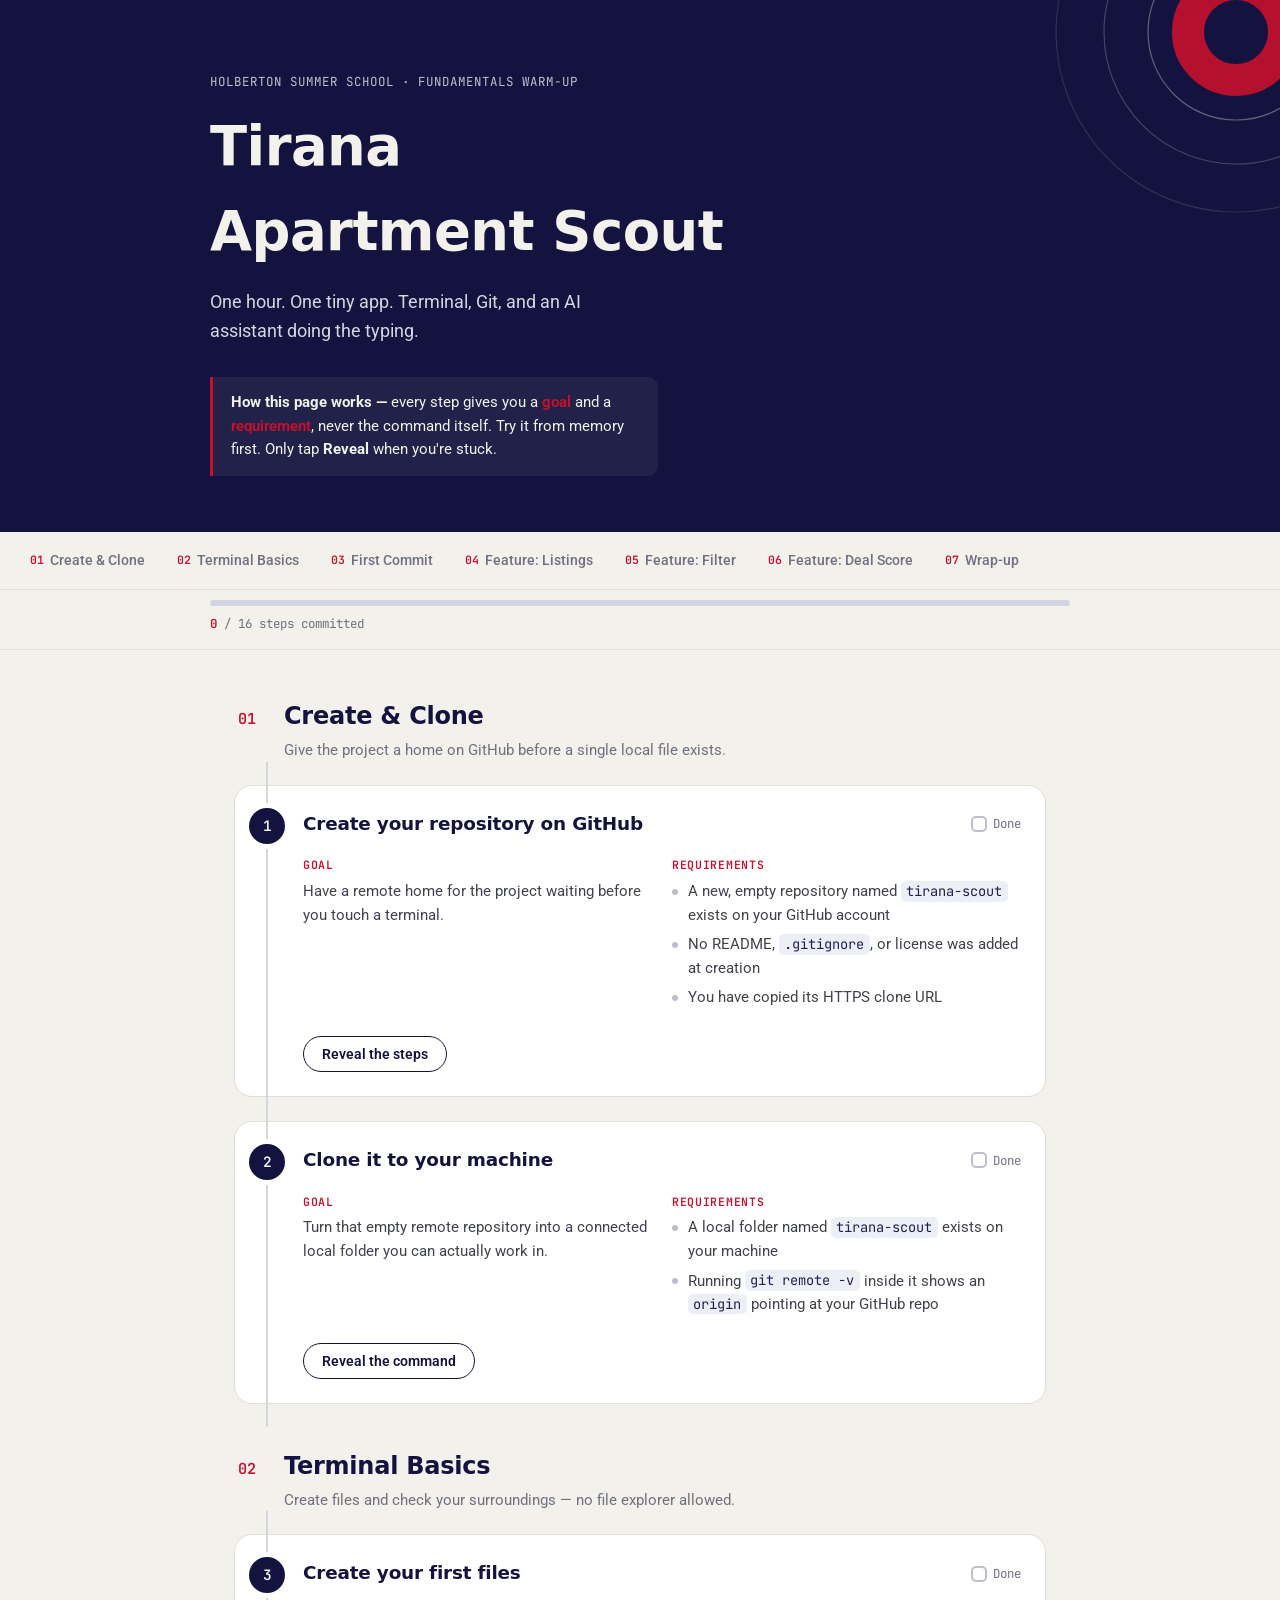
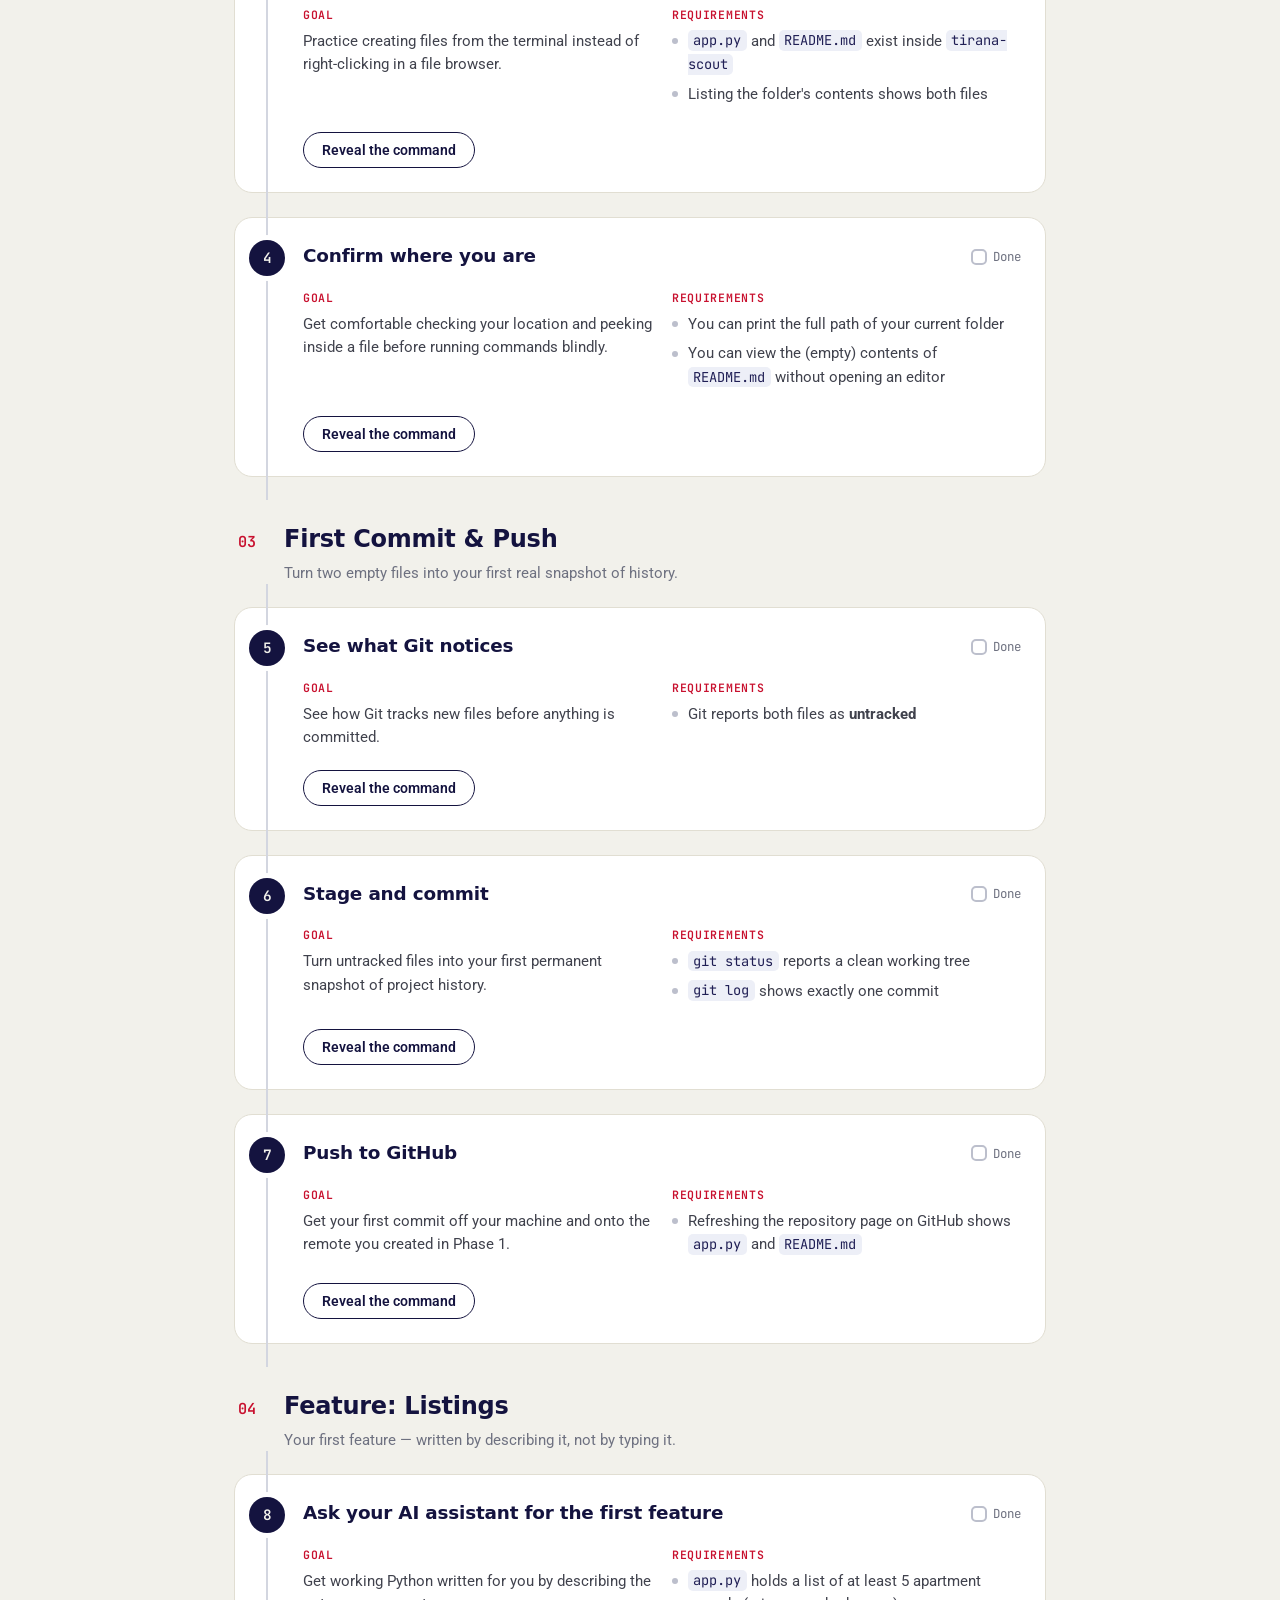
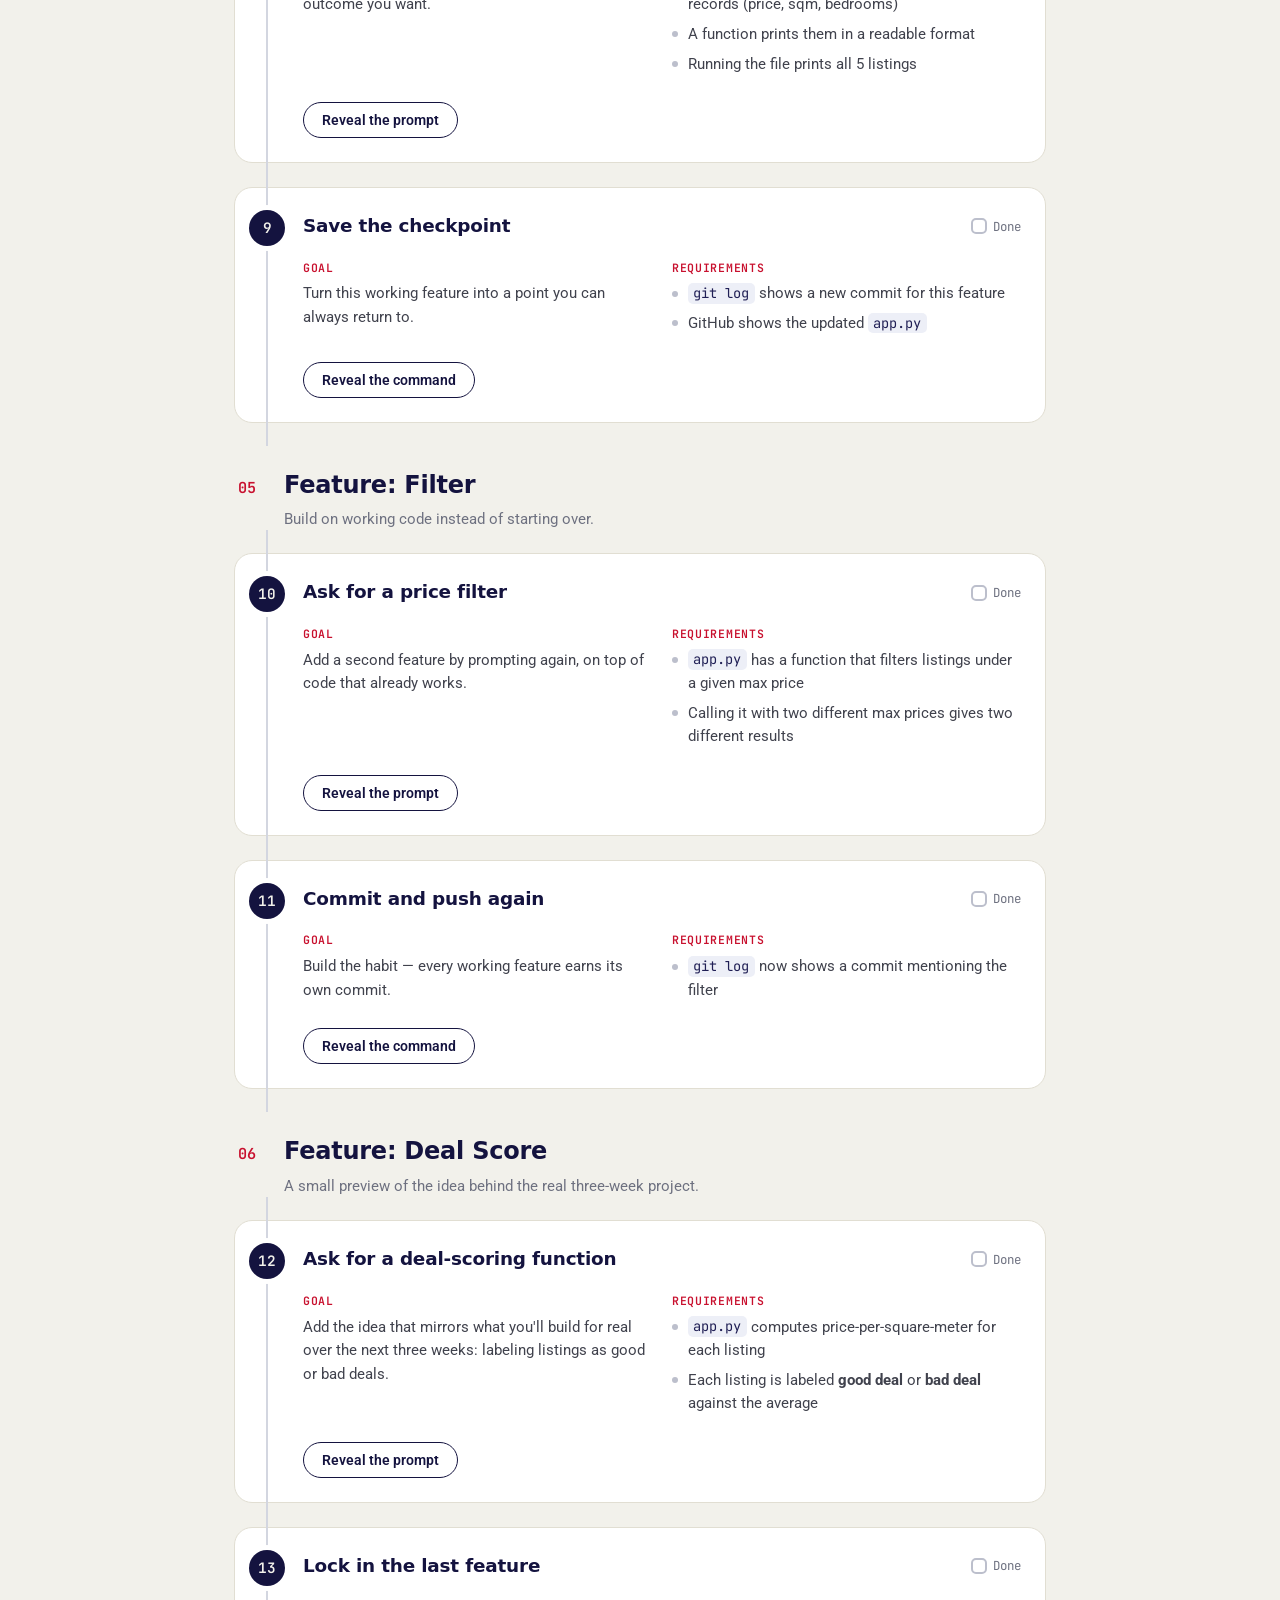
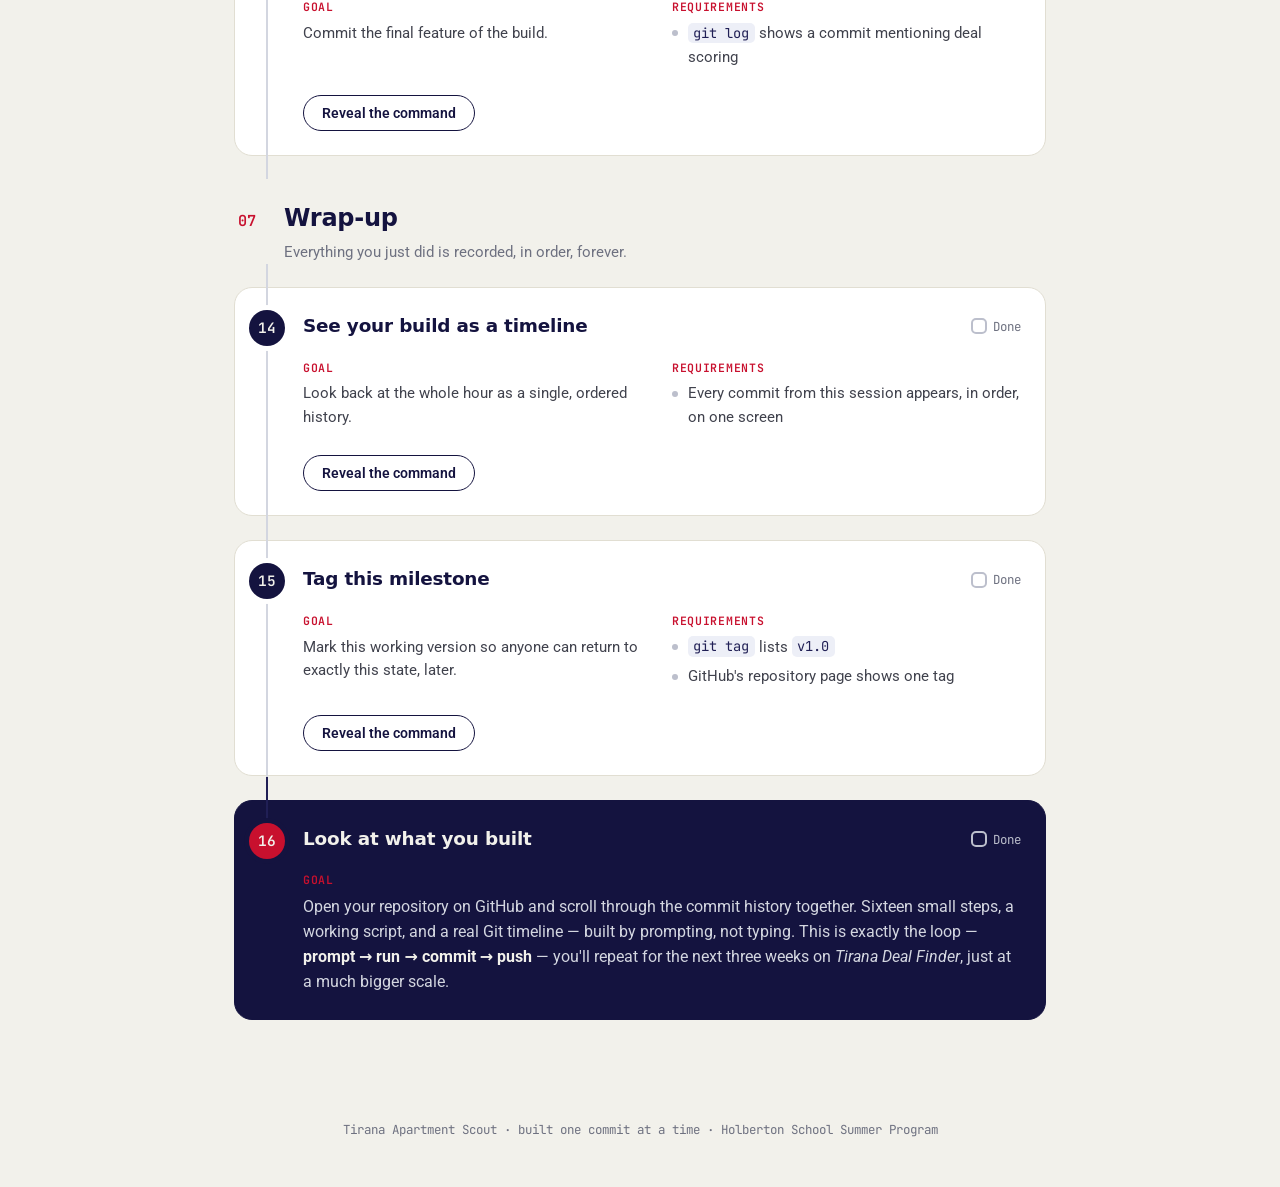
==== index.html @ 13e5601d "add notes on Build with AI Fundamentals - Zero Day Tasks" ====
<!DOCTYPE html>
<html lang="en">
<head>
<meta charset="UTF-8">
<meta name="viewport" content="width=device-width, initial-scale=1.0">
<title>Tirana Apartment Scout — Build Log</title>
<meta name="description" content="A one-hour, terminal-and-Git build-along for Holberton summer school.">
<link rel="icon" href="data:,">

<link rel="preconnect" href="https://fonts.googleapis.com">
<link rel="preconnect" href="https://fonts.gstatic.com" crossorigin>
<link href="https://fonts.googleapis.com/css2?family=Roboto:wght@300;400;500;700&family=JetBrains+Mono:wght@400;500;600&display=swap" rel="stylesheet">

<link rel="stylesheet" href="styles.css">
</head>
<body>

<header class="hero">
  <svg class="hero-rings" viewBox="0 0 600 600" aria-hidden="true">
    <circle cx="470" cy="140" r="60"></circle>
    <circle cx="470" cy="140" r="110"></circle>
    <circle cx="470" cy="140" r="165"></circle>
    <circle cx="470" cy="140" r="225"></circle>
  </svg>

  <div class="hero-content">
    <p class="eyebrow">Holberton Summer School · Fundamentals Warm-up</p>
    <h1>Tirana Apartment Scout</h1>
    <p class="hero-sub">One hour. One tiny app. Terminal, Git, and an AI assistant doing the typing.</p>

    <div class="hero-note">
      <p><strong>How this page works —</strong> every step gives you a <em>goal</em> and a <em>requirement</em>, never the command itself. Try it from memory first. Only tap <strong>Reveal</strong> when you're stuck.</p>
    </div>
  </div>
</header>

<nav class="phase-nav" aria-label="Phase navigation">
  <a href="#phase-1"><span class="nav-index">01</span>Create &amp; Clone</a>
  <a href="#phase-2"><span class="nav-index">02</span>Terminal Basics</a>
  <a href="#phase-3"><span class="nav-index">03</span>First Commit</a>
  <a href="#phase-4"><span class="nav-index">04</span>Feature: Listings</a>
  <a href="#phase-5"><span class="nav-index">05</span>Feature: Filter</a>
  <a href="#phase-6"><span class="nav-index">06</span>Feature: Deal Score</a>
  <a href="#phase-7"><span class="nav-index">07</span>Wrap-up</a>
</nav>

<div class="progress-bar" role="group" aria-label="Session progress">
  <div class="progress-track">
    <div class="progress-fill" id="progress-fill"></div>
  </div>
  <p class="progress-label"><span id="progress-count">0</span> / 16 steps committed</p>
</div>

<main class="build-log">

  <!-- ============ PHASE 1 ============ -->
  <section class="phase" id="phase-1" data-phase="1">
    <div class="phase-heading">
      <span class="phase-index">01</span>
      <div>
        <h2>Create &amp; Clone</h2>
        <p class="phase-intro">Give the project a home on GitHub before a single local file exists.</p>
      </div>
    </div>

    <article class="task-card" id="step-1" data-step="1">
      <div class="task-head">
        <span class="step-dot">1</span>
        <h3>Create your repository on GitHub</h3>
        <label class="done-toggle">
          <input type="checkbox" class="done-checkbox" data-step="1">
          <span>Done</span>
        </label>
      </div>
      <div class="task-body">
        <div class="task-goal">
          <h4>Goal</h4>
          <p>Have a remote home for the project waiting before you touch a terminal.</p>
        </div>
        <div class="task-reqs">
          <h4>Requirements</h4>
          <ul>
            <li>A new, empty repository named <code>tirana-scout</code> exists on your GitHub account</li>
            <li>No README, <code>.gitignore</code>, or license was added at creation</li>
            <li>You have copied its HTTPS clone URL</li>
          </ul>
        </div>
      </div>
      <button class="reveal-btn" type="button" aria-expanded="false" aria-controls="reveal-1">Reveal the steps</button>
      <div class="reveal-panel" id="reveal-1" hidden>
        <p class="reveal-label">Do this</p>
        <ol class="reveal-steps">
          <li>Go to <code>github.com/new</code> in your browser</li>
          <li>Name the repository <code>tirana-scout</code></li>
          <li>Leave every checkbox unchecked — keep it empty</li>
          <li>Click <strong>Create repository</strong>, then copy the HTTPS URL from the green <strong>Code</strong> button</li>
        </ol>
      </div>
    </article>

    <article class="task-card" id="step-2" data-step="2">
      <div class="task-head">
        <span class="step-dot">2</span>
        <h3>Clone it to your machine</h3>
        <label class="done-toggle">
          <input type="checkbox" class="done-checkbox" data-step="2">
          <span>Done</span>
        </label>
      </div>
      <div class="task-body">
        <div class="task-goal">
          <h4>Goal</h4>
          <p>Turn that empty remote repository into a connected local folder you can actually work in.</p>
        </div>
        <div class="task-reqs">
          <h4>Requirements</h4>
          <ul>
            <li>A local folder named <code>tirana-scout</code> exists on your machine</li>
            <li>Running <code>git remote -v</code> inside it shows an <code>origin</code> pointing at your GitHub repo</li>
          </ul>
        </div>
      </div>
      <button class="reveal-btn" type="button" aria-expanded="false" aria-controls="reveal-2">Reveal the command</button>
      <div class="reveal-panel" id="reveal-2" hidden>
        <div class="term-window">
          <div class="term-chrome"><span class="dot dot-a"></span><span class="dot dot-b"></span><span class="dot dot-c"></span></div>
          <pre class="term-body"><code>git clone &lt;your-repo-url&gt;
cd tirana-scout</code></pre>
        </div>
      </div>
    </article>
  </section>

  <!-- ============ PHASE 2 ============ -->
  <section class="phase" id="phase-2" data-phase="2">
    <div class="phase-heading">
      <span class="phase-index">02</span>
      <div>
        <h2>Terminal Basics</h2>
        <p class="phase-intro">Create files and check your surroundings — no file explorer allowed.</p>
      </div>
    </div>

    <article class="task-card" id="step-3" data-step="3">
      <div class="task-head">
        <span class="step-dot">3</span>
        <h3>Create your first files</h3>
        <label class="done-toggle">
          <input type="checkbox" class="done-checkbox" data-step="3">
          <span>Done</span>
        </label>
      </div>
      <div class="task-body">
        <div class="task-goal">
          <h4>Goal</h4>
          <p>Practice creating files from the terminal instead of right-clicking in a file browser.</p>
        </div>
        <div class="task-reqs">
          <h4>Requirements</h4>
          <ul>
            <li><code>app.py</code> and <code>README.md</code> exist inside <code>tirana-scout</code></li>
            <li>Listing the folder's contents shows both files</li>
          </ul>
        </div>
      </div>
      <button class="reveal-btn" type="button" aria-expanded="false" aria-controls="reveal-3">Reveal the command</button>
      <div class="reveal-panel" id="reveal-3" hidden>
        <div class="term-window">
          <div class="term-chrome"><span class="dot dot-a"></span><span class="dot dot-b"></span><span class="dot dot-c"></span></div>
          <pre class="term-body"><code>touch app.py README.md
ls -la</code></pre>
        </div>
      </div>
    </article>

    <article class="task-card" id="step-4" data-step="4">
      <div class="task-head">
        <span class="step-dot">4</span>
        <h3>Confirm where you are</h3>
        <label class="done-toggle">
          <input type="checkbox" class="done-checkbox" data-step="4">
          <span>Done</span>
        </label>
      </div>
      <div class="task-body">
        <div class="task-goal">
          <h4>Goal</h4>
          <p>Get comfortable checking your location and peeking inside a file before running commands blindly.</p>
        </div>
        <div class="task-reqs">
          <h4>Requirements</h4>
          <ul>
            <li>You can print the full path of your current folder</li>
            <li>You can view the (empty) contents of <code>README.md</code> without opening an editor</li>
          </ul>
        </div>
      </div>
      <button class="reveal-btn" type="button" aria-expanded="false" aria-controls="reveal-4">Reveal the command</button>
      <div class="reveal-panel" id="reveal-4" hidden>
        <div class="term-window">
          <div class="term-chrome"><span class="dot dot-a"></span><span class="dot dot-b"></span><span class="dot dot-c"></span></div>
          <pre class="term-body"><code>pwd
cat README.md</code></pre>
        </div>
      </div>
    </article>
  </section>

  <!-- ============ PHASE 3 ============ -->
  <section class="phase" id="phase-3" data-phase="3">
    <div class="phase-heading">
      <span class="phase-index">03</span>
      <div>
        <h2>First Commit &amp; Push</h2>
        <p class="phase-intro">Turn two empty files into your first real snapshot of history.</p>
      </div>
    </div>

    <article class="task-card" id="step-5" data-step="5">
      <div class="task-head">
        <span class="step-dot">5</span>
        <h3>See what Git notices</h3>
        <label class="done-toggle">
          <input type="checkbox" class="done-checkbox" data-step="5">
          <span>Done</span>
        </label>
      </div>
      <div class="task-body">
        <div class="task-goal">
          <h4>Goal</h4>
          <p>See how Git tracks new files before anything is committed.</p>
        </div>
        <div class="task-reqs">
          <h4>Requirements</h4>
          <ul>
            <li>Git reports both files as <strong>untracked</strong></li>
          </ul>
        </div>
      </div>
      <button class="reveal-btn" type="button" aria-expanded="false" aria-controls="reveal-5">Reveal the command</button>
      <div class="reveal-panel" id="reveal-5" hidden>
        <div class="term-window">
          <div class="term-chrome"><span class="dot dot-a"></span><span class="dot dot-b"></span><span class="dot dot-c"></span></div>
          <pre class="term-body"><code>git status</code></pre>
        </div>
      </div>
    </article>

    <article class="task-card" id="step-6" data-step="6">
      <div class="task-head">
        <span class="step-dot">6</span>
        <h3>Stage and commit</h3>
        <label class="done-toggle">
          <input type="checkbox" class="done-checkbox" data-step="6">
          <span>Done</span>
        </label>
      </div>
      <div class="task-body">
        <div class="task-goal">
          <h4>Goal</h4>
          <p>Turn untracked files into your first permanent snapshot of project history.</p>
        </div>
        <div class="task-reqs">
          <h4>Requirements</h4>
          <ul>
            <li><code>git status</code> reports a clean working tree</li>
            <li><code>git log</code> shows exactly one commit</li>
          </ul>
        </div>
      </div>
      <button class="reveal-btn" type="button" aria-expanded="false" aria-controls="reveal-6">Reveal the command</button>
      <div class="reveal-panel" id="reveal-6" hidden>
        <div class="term-window">
          <div class="term-chrome"><span class="dot dot-a"></span><span class="dot dot-b"></span><span class="dot dot-c"></span></div>
          <pre class="term-body"><code>git add .
git commit -m "initial project structure"</code></pre>
        </div>
      </div>
    </article>

    <article class="task-card" id="step-7" data-step="7">
      <div class="task-head">
        <span class="step-dot">7</span>
        <h3>Push to GitHub</h3>
        <label class="done-toggle">
          <input type="checkbox" class="done-checkbox" data-step="7">
          <span>Done</span>
        </label>
      </div>
      <div class="task-body">
        <div class="task-goal">
          <h4>Goal</h4>
          <p>Get your first commit off your machine and onto the remote you created in Phase 1.</p>
        </div>
        <div class="task-reqs">
          <h4>Requirements</h4>
          <ul>
            <li>Refreshing the repository page on GitHub shows <code>app.py</code> and <code>README.md</code></li>
          </ul>
        </div>
      </div>
      <button class="reveal-btn" type="button" aria-expanded="false" aria-controls="reveal-7">Reveal the command</button>
      <div class="reveal-panel" id="reveal-7" hidden>
        <div class="term-window">
          <div class="term-chrome"><span class="dot dot-a"></span><span class="dot dot-b"></span><span class="dot dot-c"></span></div>
          <pre class="term-body"><code>git push origin main</code></pre>
        </div>
      </div>
    </article>
  </section>

  <!-- ============ PHASE 4 ============ -->
  <section class="phase" id="phase-4" data-phase="4">
    <div class="phase-heading">
      <span class="phase-index">04</span>
      <div>
        <h2>Feature: Listings</h2>
        <p class="phase-intro">Your first feature — written by describing it, not by typing it.</p>
      </div>
    </div>

    <article class="task-card" id="step-8" data-step="8">
      <div class="task-head">
        <span class="step-dot">8</span>
        <h3>Ask your AI assistant for the first feature</h3>
        <label class="done-toggle">
          <input type="checkbox" class="done-checkbox" data-step="8">
          <span>Done</span>
        </label>
      </div>
      <div class="task-body">
        <div class="task-goal">
          <h4>Goal</h4>
          <p>Get working Python written for you by describing the outcome you want.</p>
        </div>
        <div class="task-reqs">
          <h4>Requirements</h4>
          <ul>
            <li><code>app.py</code> holds a list of at least 5 apartment records (price, sqm, bedrooms)</li>
            <li>A function prints them in a readable format</li>
            <li>Running the file prints all 5 listings</li>
          </ul>
        </div>
      </div>
      <button class="reveal-btn" type="button" aria-expanded="false" aria-controls="reveal-8">Reveal the prompt</button>
      <div class="reveal-panel" id="reveal-8" hidden>
        <div class="prompt-block">
          <p class="prompt-kicker">Say this to your AI assistant</p>
          <p class="prompt-text">"Write a Python function that stores 5 fake Tirana apartments as a list of dictionaries with price, sqm, and bedrooms, and a function that prints them in a readable format. Add a small block at the bottom that calls it."</p>
        </div>
        <div class="term-window">
          <div class="term-chrome"><span class="dot dot-a"></span><span class="dot dot-b"></span><span class="dot dot-c"></span></div>
          <pre class="term-body"><code>python3 app.py</code></pre>
        </div>
      </div>
    </article>

    <article class="task-card" id="step-9" data-step="9">
      <div class="task-head">
        <span class="step-dot">9</span>
        <h3>Save the checkpoint</h3>
        <label class="done-toggle">
          <input type="checkbox" class="done-checkbox" data-step="9">
          <span>Done</span>
        </label>
      </div>
      <div class="task-body">
        <div class="task-goal">
          <h4>Goal</h4>
          <p>Turn this working feature into a point you can always return to.</p>
        </div>
        <div class="task-reqs">
          <h4>Requirements</h4>
          <ul>
            <li><code>git log</code> shows a new commit for this feature</li>
            <li>GitHub shows the updated <code>app.py</code></li>
          </ul>
        </div>
      </div>
      <button class="reveal-btn" type="button" aria-expanded="false" aria-controls="reveal-9">Reveal the command</button>
      <div class="reveal-panel" id="reveal-9" hidden>
        <div class="term-window">
          <div class="term-chrome"><span class="dot dot-a"></span><span class="dot dot-b"></span><span class="dot dot-c"></span></div>
          <pre class="term-body"><code>git add app.py
git commit -m "add listings and print function"
git push</code></pre>
        </div>
      </div>
    </article>
  </section>

  <!-- ============ PHASE 5 ============ -->
  <section class="phase" id="phase-5" data-phase="5">
    <div class="phase-heading">
      <span class="phase-index">05</span>
      <div>
        <h2>Feature: Filter</h2>
        <p class="phase-intro">Build on working code instead of starting over.</p>
      </div>
    </div>

    <article class="task-card" id="step-10" data-step="10">
      <div class="task-head">
        <span class="step-dot">10</span>
        <h3>Ask for a price filter</h3>
        <label class="done-toggle">
          <input type="checkbox" class="done-checkbox" data-step="10">
          <span>Done</span>
        </label>
      </div>
      <div class="task-body">
        <div class="task-goal">
          <h4>Goal</h4>
          <p>Add a second feature by prompting again, on top of code that already works.</p>
        </div>
        <div class="task-reqs">
          <h4>Requirements</h4>
          <ul>
            <li><code>app.py</code> has a function that filters listings under a given max price</li>
            <li>Calling it with two different max prices gives two different results</li>
          </ul>
        </div>
      </div>
      <button class="reveal-btn" type="button" aria-expanded="false" aria-controls="reveal-10">Reveal the prompt</button>
      <div class="reveal-panel" id="reveal-10" hidden>
        <div class="prompt-block">
          <p class="prompt-kicker">Say this to your AI assistant</p>
          <p class="prompt-text">"Add a function to my existing code that filters the apartment list to only show listings under a given max price. Call it with two different values and print both results."</p>
        </div>
        <div class="term-window">
          <div class="term-chrome"><span class="dot dot-a"></span><span class="dot dot-b"></span><span class="dot dot-c"></span></div>
          <pre class="term-body"><code>python3 app.py</code></pre>
        </div>
      </div>
    </article>

    <article class="task-card" id="step-11" data-step="11">
      <div class="task-head">
        <span class="step-dot">11</span>
        <h3>Commit and push again</h3>
        <label class="done-toggle">
          <input type="checkbox" class="done-checkbox" data-step="11">
          <span>Done</span>
        </label>
      </div>
      <div class="task-body">
        <div class="task-goal">
          <h4>Goal</h4>
          <p>Build the habit — every working feature earns its own commit.</p>
        </div>
        <div class="task-reqs">
          <h4>Requirements</h4>
          <ul>
            <li><code>git log</code> now shows a commit mentioning the filter</li>
          </ul>
        </div>
      </div>
      <button class="reveal-btn" type="button" aria-expanded="false" aria-controls="reveal-11">Reveal the command</button>
      <div class="reveal-panel" id="reveal-11" hidden>
        <div class="term-window">
          <div class="term-chrome"><span class="dot dot-a"></span><span class="dot dot-b"></span><span class="dot dot-c"></span></div>
          <pre class="term-body"><code>git add app.py
git commit -m "add price filter"
git push</code></pre>
        </div>
      </div>
    </article>
  </section>

  <!-- ============ PHASE 6 ============ -->
  <section class="phase" id="phase-6" data-phase="6">
    <div class="phase-heading">
      <span class="phase-index">06</span>
      <div>
        <h2>Feature: Deal Score</h2>
        <p class="phase-intro">A small preview of the idea behind the real three-week project.</p>
      </div>
    </div>

    <article class="task-card" id="step-12" data-step="12">
      <div class="task-head">
        <span class="step-dot">12</span>
        <h3>Ask for a deal-scoring function</h3>
        <label class="done-toggle">
          <input type="checkbox" class="done-checkbox" data-step="12">
          <span>Done</span>
        </label>
      </div>
      <div class="task-body">
        <div class="task-goal">
          <h4>Goal</h4>
          <p>Add the idea that mirrors what you'll build for real over the next three weeks: labeling listings as good or bad deals.</p>
        </div>
        <div class="task-reqs">
          <h4>Requirements</h4>
          <ul>
            <li><code>app.py</code> computes price-per-square-meter for each listing</li>
            <li>Each listing is labeled <strong>good deal</strong> or <strong>bad deal</strong> against the average</li>
          </ul>
        </div>
      </div>
      <button class="reveal-btn" type="button" aria-expanded="false" aria-controls="reveal-12">Reveal the prompt</button>
      <div class="reveal-panel" id="reveal-12" hidden>
        <div class="prompt-block">
          <p class="prompt-kicker">Say this to your AI assistant</p>
          <p class="prompt-text">"Add a function that calculates price per square meter for each apartment, compares it to the average across all listings, and labels each one 'good deal' or 'bad deal'. Print the results."</p>
        </div>
        <div class="term-window">
          <div class="term-chrome"><span class="dot dot-a"></span><span class="dot dot-b"></span><span class="dot dot-c"></span></div>
          <pre class="term-body"><code>python3 app.py</code></pre>
        </div>
      </div>
    </article>

    <article class="task-card" id="step-13" data-step="13">
      <div class="task-head">
        <span class="step-dot">13</span>
        <h3>Lock in the last feature</h3>
        <label class="done-toggle">
          <input type="checkbox" class="done-checkbox" data-step="13">
          <span>Done</span>
        </label>
      </div>
      <div class="task-body">
        <div class="task-goal">
          <h4>Goal</h4>
          <p>Commit the final feature of the build.</p>
        </div>
        <div class="task-reqs">
          <h4>Requirements</h4>
          <ul>
            <li><code>git log</code> shows a commit mentioning deal scoring</li>
          </ul>
        </div>
      </div>
      <button class="reveal-btn" type="button" aria-expanded="false" aria-controls="reveal-13">Reveal the command</button>
      <div class="reveal-panel" id="reveal-13" hidden>
        <div class="term-window">
          <div class="term-chrome"><span class="dot dot-a"></span><span class="dot dot-b"></span><span class="dot dot-c"></span></div>
          <pre class="term-body"><code>git add app.py
git commit -m "add deal scoring"
git push</code></pre>
        </div>
      </div>
    </article>
  </section>

  <!-- ============ PHASE 7 ============ -->
  <section class="phase" id="phase-7" data-phase="7">
    <div class="phase-heading">
      <span class="phase-index">07</span>
      <div>
        <h2>Wrap-up</h2>
        <p class="phase-intro">Everything you just did is recorded, in order, forever.</p>
      </div>
    </div>

    <article class="task-card" id="step-14" data-step="14">
      <div class="task-head">
        <span class="step-dot">14</span>
        <h3>See your build as a timeline</h3>
        <label class="done-toggle">
          <input type="checkbox" class="done-checkbox" data-step="14">
          <span>Done</span>
        </label>
      </div>
      <div class="task-body">
        <div class="task-goal">
          <h4>Goal</h4>
          <p>Look back at the whole hour as a single, ordered history.</p>
        </div>
        <div class="task-reqs">
          <h4>Requirements</h4>
          <ul>
            <li>Every commit from this session appears, in order, on one screen</li>
          </ul>
        </div>
      </div>
      <button class="reveal-btn" type="button" aria-expanded="false" aria-controls="reveal-14">Reveal the command</button>
      <div class="reveal-panel" id="reveal-14" hidden>
        <div class="term-window">
          <div class="term-chrome"><span class="dot dot-a"></span><span class="dot dot-b"></span><span class="dot dot-c"></span></div>
          <pre class="term-body"><code>git log --oneline</code></pre>
        </div>
      </div>
    </article>

    <article class="task-card" id="step-15" data-step="15">
      <div class="task-head">
        <span class="step-dot">15</span>
        <h3>Tag this milestone</h3>
        <label class="done-toggle">
          <input type="checkbox" class="done-checkbox" data-step="15">
          <span>Done</span>
        </label>
      </div>
      <div class="task-body">
        <div class="task-goal">
          <h4>Goal</h4>
          <p>Mark this working version so anyone can return to exactly this state, later.</p>
        </div>
        <div class="task-reqs">
          <h4>Requirements</h4>
          <ul>
            <li><code>git tag</code> lists <code>v1.0</code></li>
            <li>GitHub's repository page shows one tag</li>
          </ul>
        </div>
      </div>
      <button class="reveal-btn" type="button" aria-expanded="false" aria-controls="reveal-15">Reveal the command</button>
      <div class="reveal-panel" id="reveal-15" hidden>
        <div class="term-window">
          <div class="term-chrome"><span class="dot dot-a"></span><span class="dot dot-b"></span><span class="dot dot-c"></span></div>
          <pre class="term-body"><code>git tag v1.0
git push --tags</code></pre>
        </div>
      </div>
    </article>

    <article class="task-card closing-card" id="step-16" data-step="16">
      <div class="task-head">
        <span class="step-dot">16</span>
        <h3>Look at what you built</h3>
        <label class="done-toggle">
          <input type="checkbox" class="done-checkbox" data-step="16">
          <span>Done</span>
        </label>
      </div>
      <div class="task-body single">
        <div class="task-goal">
          <h4>Goal</h4>
          <p>Open your repository on GitHub and scroll through the commit history together. Sixteen small steps, a working script, and a real Git timeline — built by prompting, not typing. This is exactly the loop — <strong>prompt → run → commit → push</strong> — you'll repeat for the next three weeks on <em>Tirana Deal Finder</em>, just at a much bigger scale.</p>
        </div>
      </div>
    </article>
  </section>

</main>

<footer class="closing-footer">
  <p>Tirana Apartment Scout · built one commit at a time · Holberton School Summer Program</p>
</footer>

<script src="script.js" defer></script>
</body>
</html>
---- styles.css ----
/* ==========================================================================
   Tirana Apartment Scout — Build Log
   Brand: Holberton (Host Grotesk / Roboto, Midnight · Cherry · Ice White)
   Signature: the page reads as a git commit timeline — a rail runs down
   the left edge connecting every step, because the content really is one.
   ========================================================================== */

:root {
  /* --- Brand primaries --- */
  --midnight:      #14133F;
  --midnight-soft: #201F55;
  --cherry:        #C8102E;
  --cherry-dark:   #9C0C24;
  --cherry-soft:   #F8E2E1;
  --ice:           #F2F1EB;
  --ice-line:      #E1DED2;

  /* --- Brand grayscale (from guidelines) --- */
  --cloud:    #EDEFF7;
  --smoke:    #D3D6E0;
  --steel:    #BCBFCC;
  --graphite: #6E7180;
  --arsenic:  #40424D;
  --phantom:  #1E1E24;

  /* --- Type --- */
  --font-display: "Host Grotesk", "Segoe UI", system-ui, sans-serif;
  --font-body:    "Roboto", "Segoe UI", system-ui, sans-serif;
  --font-mono:    "JetBrains Mono", "SFMono-Regular", Consolas, monospace;

  /* --- Layout --- */
  --rail: 64px;
  --card-radius: 18px;
  --max-width: 860px;
}

/* ---------- Reset ---------- */
* { box-sizing: border-box; }
html { scroll-behavior: smooth; }
body {
  margin: 0;
  background: var(--ice);
  color: var(--midnight);
  font-family: var(--font-body);
  font-size: 16px;
  line-height: 1.55;
  -webkit-font-smoothing: antialiased;
}
h1, h2, h3, h4 {
  font-family: var(--font-display);
  margin: 0;
  color: var(--midnight);
  letter-spacing: -0.01em;
}
p { margin: 0; }
ul { margin: 0; padding: 0; }
code {
  font-family: var(--font-mono);
  background: var(--cloud);
  padding: 0.1em 0.4em;
  border-radius: 5px;
  font-size: 0.9em;
  color: var(--midnight-soft);
}
a { color: inherit; }
button { font-family: inherit; }

:focus-visible {
  outline: 2px solid var(--cherry);
  outline-offset: 2px;
}

/* ---------- Hero ---------- */
.hero {
  position: relative;
  background: var(--midnight);
  color: var(--ice);
  padding: 72px 24px 56px;
  overflow: hidden;
}
.hero-rings {
  position: absolute;
  top: -80px;
  right: -60px;
  width: 480px;
  height: 480px;
  max-width: 70vw;
  pointer-events: none;
}
.hero-rings circle {
  fill: none;
  stroke: var(--cherry);
}
.hero-rings circle:nth-child(1) { stroke-width: 40; opacity: 0.9; }
.hero-rings circle:nth-child(2) { stroke-width: 1.5; opacity: 0.35; stroke: var(--ice); }
.hero-rings circle:nth-child(3) { stroke-width: 1.5; opacity: 0.22; stroke: var(--ice); }
.hero-rings circle:nth-child(4) { stroke-width: 1.5; opacity: 0.12; stroke: var(--ice); }

.hero-content {
  position: relative;
  max-width: var(--max-width);
  margin: 0 auto;
}
.eyebrow {
  font-family: var(--font-mono);
  font-size: 0.78rem;
  letter-spacing: 0.08em;
  text-transform: uppercase;
  color: var(--steel);
  margin-bottom: 14px;
}
.hero h1 {
  font-size: clamp(2.2rem, 5vw, 3.4rem);
  font-weight: 700;
  color: var(--ice);
  max-width: 14ch;
}
.hero-sub {
  margin-top: 14px;
  font-size: 1.15rem;
  color: var(--smoke);
  max-width: 42ch;
}
.hero-note {
  margin-top: 32px;
  border-left: 3px solid var(--cherry);
  background: rgba(242, 241, 235, 0.06);
  padding: 14px 18px;
  border-radius: 0 10px 10px 0;
  max-width: 56ch;
  font-size: 0.95rem;
  color: var(--ice);
}
.hero-note strong { color: var(--ice); }
.hero-note em { color: var(--cherry); font-style: normal; font-weight: 600; }

/* ---------- Phase nav ---------- */
.phase-nav {
  position: sticky;
  top: 0;
  z-index: 20;
  display: flex;
  gap: 4px;
  overflow-x: auto;
  background: var(--ice);
  border-bottom: 1px solid var(--ice-line);
  padding: 10px 16px;
  scrollbar-width: none;
}
.phase-nav::-webkit-scrollbar { display: none; }
.phase-nav a {
  flex: 0 0 auto;
  display: inline-flex;
  align-items: center;
  gap: 6px;
  text-decoration: none;
  font-size: 0.85rem;
  font-weight: 500;
  color: var(--graphite);
  padding: 8px 14px;
  border-radius: 999px;
  white-space: nowrap;
  transition: background 0.15s ease, color 0.15s ease;
}
.phase-nav a:hover { background: var(--cloud); color: var(--midnight); }
.nav-index {
  font-family: var(--font-mono);
  font-size: 0.72rem;
  color: var(--cherry);
  font-weight: 600;
}

/* ---------- Progress bar ---------- */
.progress-bar {
  position: sticky;
  top: 48px;
  z-index: 19;
  background: var(--ice);
  padding: 10px 24px 16px;
  border-bottom: 1px solid var(--ice-line);
}
.progress-track {
  max-width: var(--max-width);
  margin: 0 auto;
  height: 6px;
  background: var(--smoke);
  border-radius: 999px;
  overflow: hidden;
}
.progress-fill {
  height: 100%;
  width: 0%;
  background: var(--cherry);
  border-radius: 999px;
  transition: width 0.3s ease;
}
.progress-label {
  max-width: var(--max-width);
  margin: 8px auto 0;
  font-family: var(--font-mono);
  font-size: 0.78rem;
  color: var(--graphite);
}
.progress-label span { color: var(--cherry); font-weight: 600; }

/* ---------- Build log / rail ---------- */
.build-log {
  max-width: var(--max-width);
  margin: 0 auto;
  padding: 48px 24px 24px;
}

.phase { margin-bottom: 44px; }

.phase-heading {
  display: flex;
  align-items: baseline;
  gap: 18px;
  margin-bottom: 22px;
  padding-left: 4px;
}
.phase-index {
  font-family: var(--font-mono);
  font-size: 0.95rem;
  color: var(--cherry);
  font-weight: 600;
  flex: 0 0 auto;
  width: 28px;
}
.phase-heading h2 {
  font-size: 1.5rem;
  font-weight: 700;
}
.phase-intro {
  margin-top: 4px;
  color: var(--graphite);
  font-size: 0.95rem;
}

.task-card {
  position: relative;
  background: #fff;
  border: 1px solid var(--ice-line);
  border-radius: var(--card-radius);
  padding: 24px 24px 24px calc(var(--rail) + 4px);
  margin-bottom: 24px;
  transition: border-color 0.2s ease, background 0.2s ease;
}

/* the connecting rail: a line through every card's dot, drawn as a
   continuous stripe behind each card and stitched together by the
   card's own top/bottom overflow */
.task-card::before {
  content: "";
  position: absolute;
  left: 31px;
  top: -24px;
  bottom: -24px;
  width: 2px;
  background: var(--smoke);
  z-index: 0;
}
.phase:first-child .task-card:first-child::before { top: 34px; }
.phase:last-child .task-card:last-child::before { bottom: calc(100% - 34px); }

.step-dot {
  position: absolute;
  left: 14px;
  top: 22px;
  width: 36px;
  height: 36px;
  border-radius: 50%;
  background: var(--midnight);
  color: var(--ice);
  font-family: var(--font-mono);
  font-weight: 600;
  font-size: 0.9rem;
  display: flex;
  align-items: center;
  justify-content: center;
  box-shadow: 0 0 0 5px #fff;
  z-index: 1;
  transition: background 0.2s ease;
}

.task-card:has(.done-checkbox:checked) {
  border-color: var(--cherry);
  background: var(--cherry-soft);
}
.task-card:has(.done-checkbox:checked) .step-dot {
  background: var(--cherry);
  box-shadow: 0 0 0 5px var(--cherry-soft);
}

.task-head {
  display: flex;
  align-items: center;
  gap: 14px;
  flex-wrap: wrap;
}
.task-head h3 {
  font-size: 1.15rem;
  font-weight: 600;
  flex: 1 1 auto;
}

.done-toggle {
  display: inline-flex;
  align-items: center;
  gap: 6px;
  font-family: var(--font-mono);
  font-size: 0.78rem;
  color: var(--graphite);
  cursor: pointer;
  user-select: none;
}
.done-checkbox {
  appearance: none;
  width: 16px;
  height: 16px;
  border: 2px solid var(--steel);
  border-radius: 5px;
  display: grid;
  place-content: center;
  margin: 0;
  cursor: pointer;
}
.done-checkbox::before {
  content: "";
  width: 8px;
  height: 8px;
  border-radius: 2px;
  transform: scale(0);
  transition: transform 0.12s ease;
  background: var(--cherry);
}
.done-checkbox:checked { border-color: var(--cherry); }
.done-checkbox:checked::before { transform: scale(1); }

.task-body {
  display: grid;
  grid-template-columns: 1fr 1fr;
  gap: 20px;
  margin-top: 18px;
}
.task-body.single { grid-template-columns: 1fr; }

.task-goal h4, .task-reqs h4 {
  font-family: var(--font-mono);
  font-size: 0.72rem;
  text-transform: uppercase;
  letter-spacing: 0.06em;
  color: var(--cherry);
  margin-bottom: 6px;
  font-weight: 600;
}
.task-goal p { color: var(--arsenic); font-size: 0.95rem; }
.task-reqs ul { list-style: none; }
.task-reqs li {
  position: relative;
  padding-left: 16px;
  color: var(--arsenic);
  font-size: 0.95rem;
  margin-bottom: 6px;
}
.task-reqs li::before {
  content: "";
  position: absolute;
  left: 0;
  top: 0.55em;
  width: 6px;
  height: 6px;
  border-radius: 50%;
  background: var(--steel);
}

.reveal-btn {
  margin-top: 20px;
  background: none;
  border: 1.5px solid var(--midnight);
  color: var(--midnight);
  font-size: 0.85rem;
  font-weight: 600;
  padding: 9px 18px;
  border-radius: 999px;
  cursor: pointer;
  transition: background 0.15s ease, color 0.15s ease, border-color 0.15s ease;
}
.reveal-btn:hover {
  background: var(--midnight);
  color: var(--ice);
}
.reveal-btn[aria-expanded="true"] {
  background: var(--cherry);
  border-color: var(--cherry);
  color: var(--ice);
}

.reveal-panel[hidden] { display: none; }
.reveal-panel:not([hidden]) {
  margin-top: 16px;
  animation: revealDrop 0.25s ease both;
}
@keyframes revealDrop {
  from { opacity: 0; transform: translateY(-6px); }
  to   { opacity: 1; transform: translateY(0); }
}
.reveal-label {
  font-family: var(--font-mono);
  font-size: 0.72rem;
  text-transform: uppercase;
  letter-spacing: 0.06em;
  color: var(--graphite);
  margin-bottom: 8px;
}
.reveal-steps {
  margin: 0;
  padding-left: 20px;
  color: var(--arsenic);
  font-size: 0.95rem;
}
.reveal-steps li { margin-bottom: 6px; }

/* ---------- Terminal window ---------- */
.term-window {
  background: var(--phantom);
  border-radius: 12px;
  overflow: hidden;
  box-shadow: inset 0 0 0 1px rgba(242, 241, 235, 0.06);
}
.term-chrome {
  display: flex;
  gap: 7px;
  padding: 10px 14px;
  background: rgba(242, 241, 235, 0.04);
}
.dot { width: 10px; height: 10px; border-radius: 50%; }
.dot-a { background: var(--cherry); }
.dot-b { background: var(--steel); }
.dot-c { background: var(--ice); }
.term-body {
  margin: 0;
  padding: 16px 18px 20px;
  font-family: var(--font-mono);
  font-size: 0.88rem;
  line-height: 1.7;
  color: var(--ice);
  overflow-x: auto;
}
.term-body code { background: none; padding: 0; color: inherit; }

/* ---------- AI prompt block ---------- */
.prompt-block {
  background: var(--cherry-soft);
  border-left: 3px solid var(--cherry);
  border-radius: 0 12px 12px 0;
  padding: 16px 18px;
  margin-bottom: 14px;
}
.prompt-kicker {
  font-family: var(--font-mono);
  font-size: 0.72rem;
  text-transform: uppercase;
  letter-spacing: 0.06em;
  color: var(--cherry-dark);
  font-weight: 600;
  margin-bottom: 8px;
}
.prompt-text {
  font-size: 0.98rem;
  color: var(--midnight-soft);
  font-style: italic;
  line-height: 1.6;
}

/* ---------- Closing card ---------- */
.closing-card {
  background: var(--midnight);
  border-color: var(--midnight);
}
.closing-card .step-dot { background: var(--cherry); box-shadow: 0 0 0 5px var(--midnight); }
.closing-card::before { background: var(--midnight-soft); }
.closing-card h3 { color: var(--ice); }
.closing-card .task-goal h4 { color: var(--cherry); }
.closing-card .task-goal p { color: var(--smoke); font-size: 1rem; }
.closing-card .task-goal strong { color: var(--ice); }
.closing-card .done-toggle { color: var(--steel); }

.closing-footer {
  text-align: center;
  padding: 32px 24px 48px;
  font-family: var(--font-mono);
  font-size: 0.78rem;
  color: var(--graphite);
}

/* ---------- Responsive ---------- */
@media (max-width: 640px) {
  .hero { padding: 56px 18px 44px; }
  .task-body { grid-template-columns: 1fr; }
  :root { --rail: 52px; }
  .task-card { padding: 20px 18px 20px calc(var(--rail) + 2px); }
  .step-dot { width: 30px; height: 30px; left: 10px; top: 20px; font-size: 0.8rem; }
  .task-card::before { left: 25px; }
  .progress-bar { top: 0; }
  .phase-nav { position: static; }
  .progress-bar { position: static; }
}

@media (prefers-reduced-motion: reduce) {
  html { scroll-behavior: auto; }
  .reveal-panel:not([hidden]) { animation: none; }
  * { transition: none !important; }
}
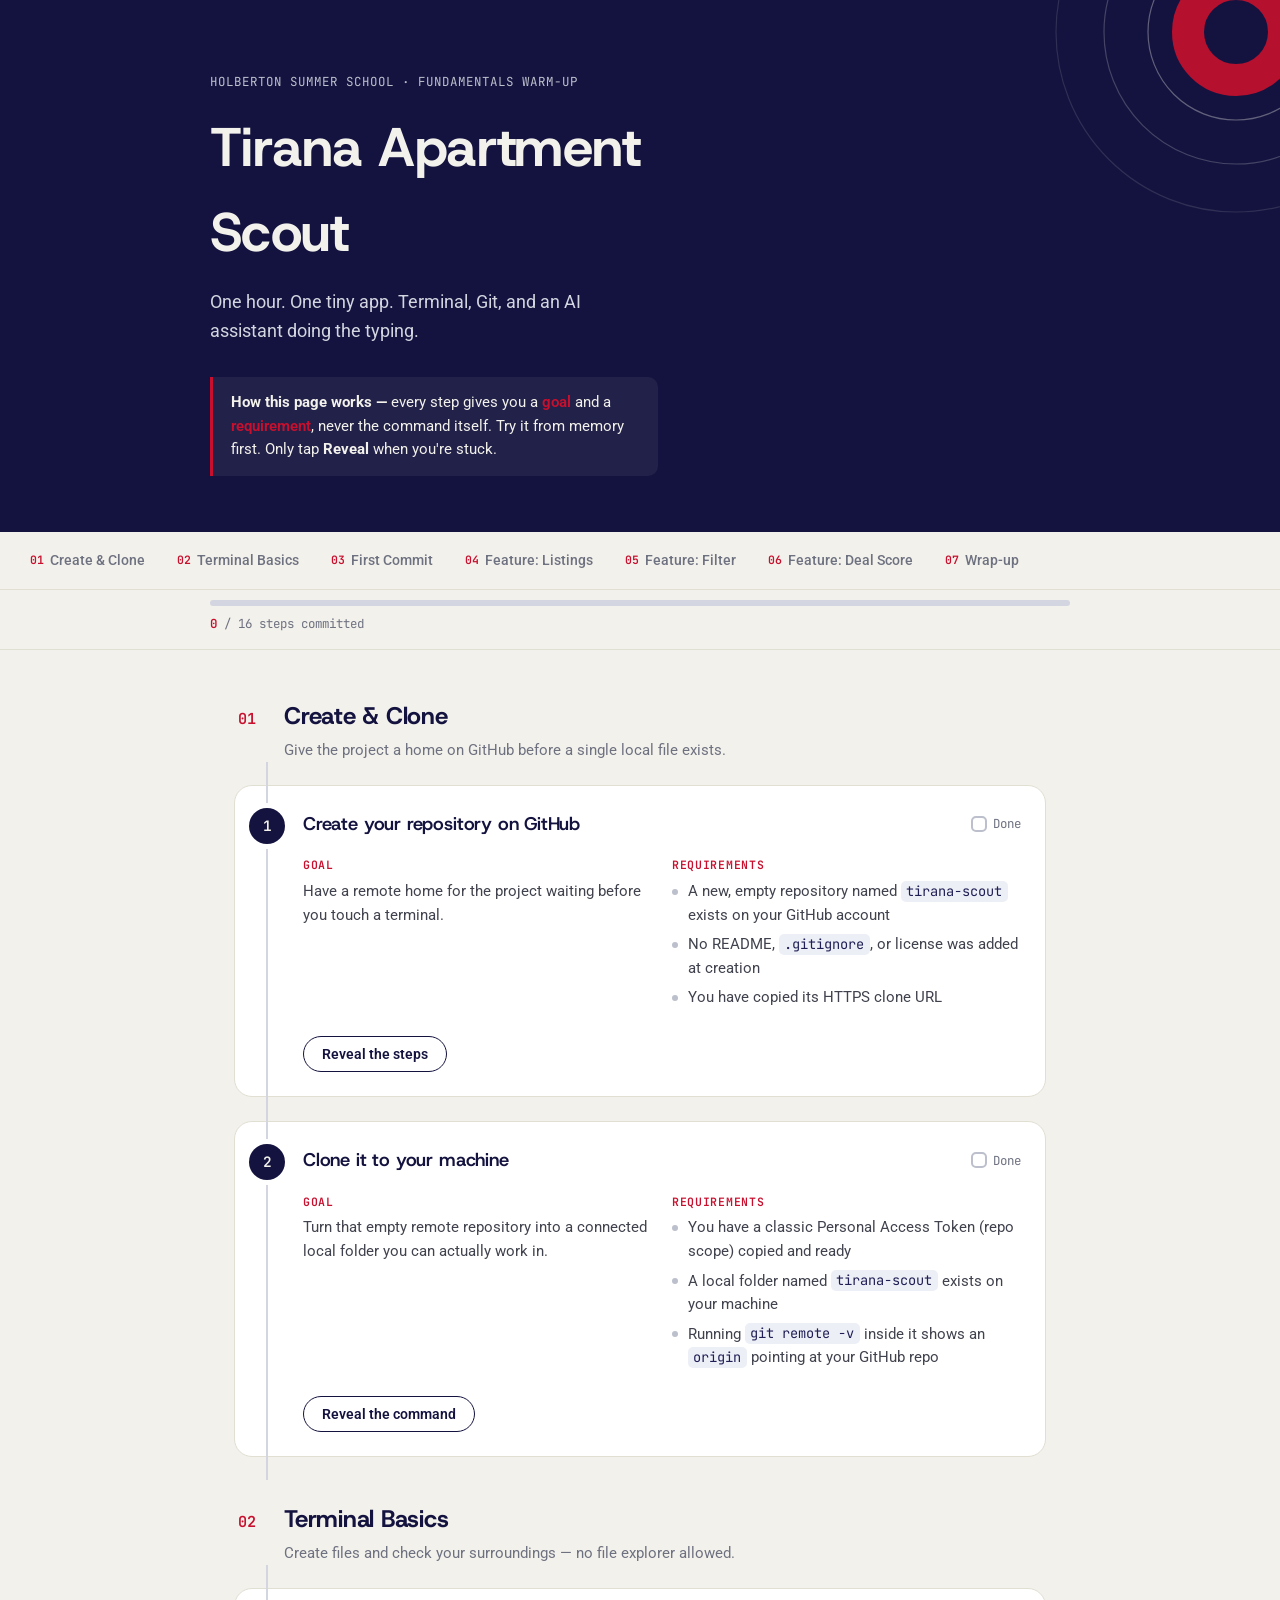
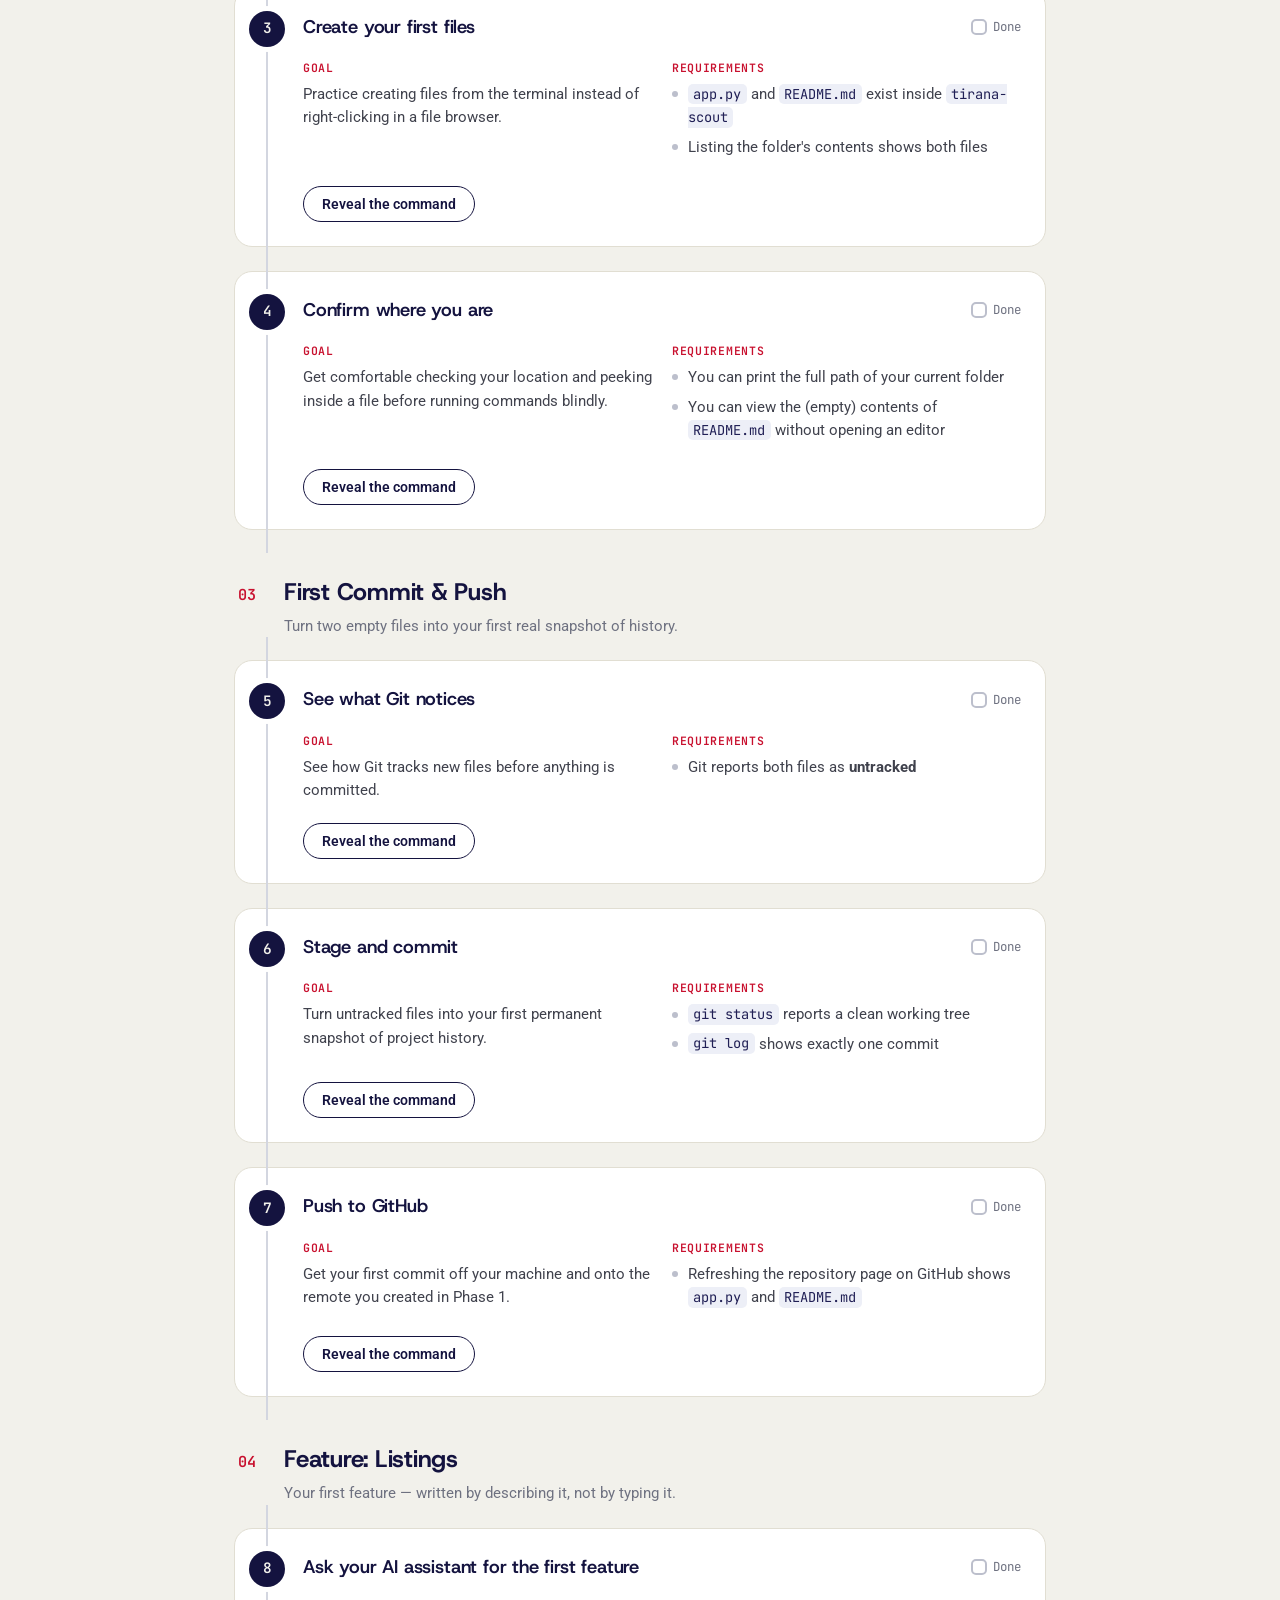
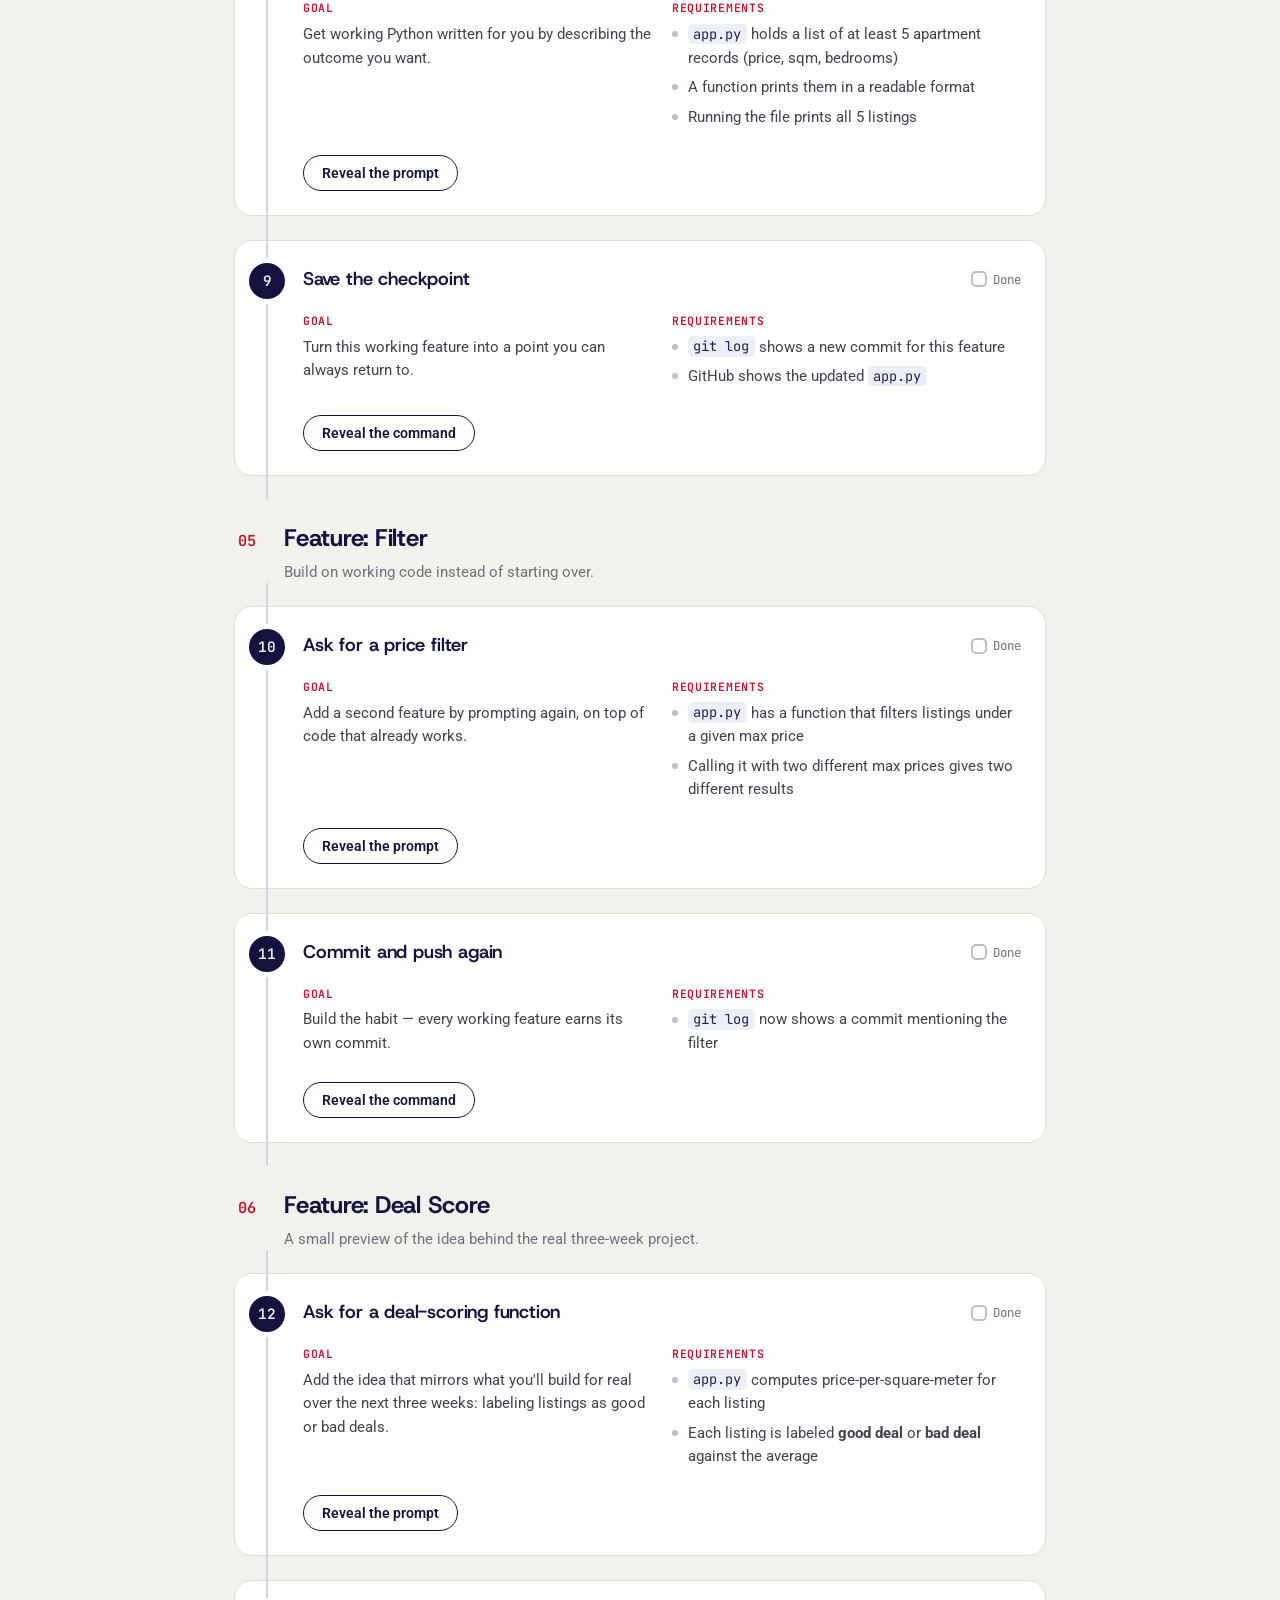
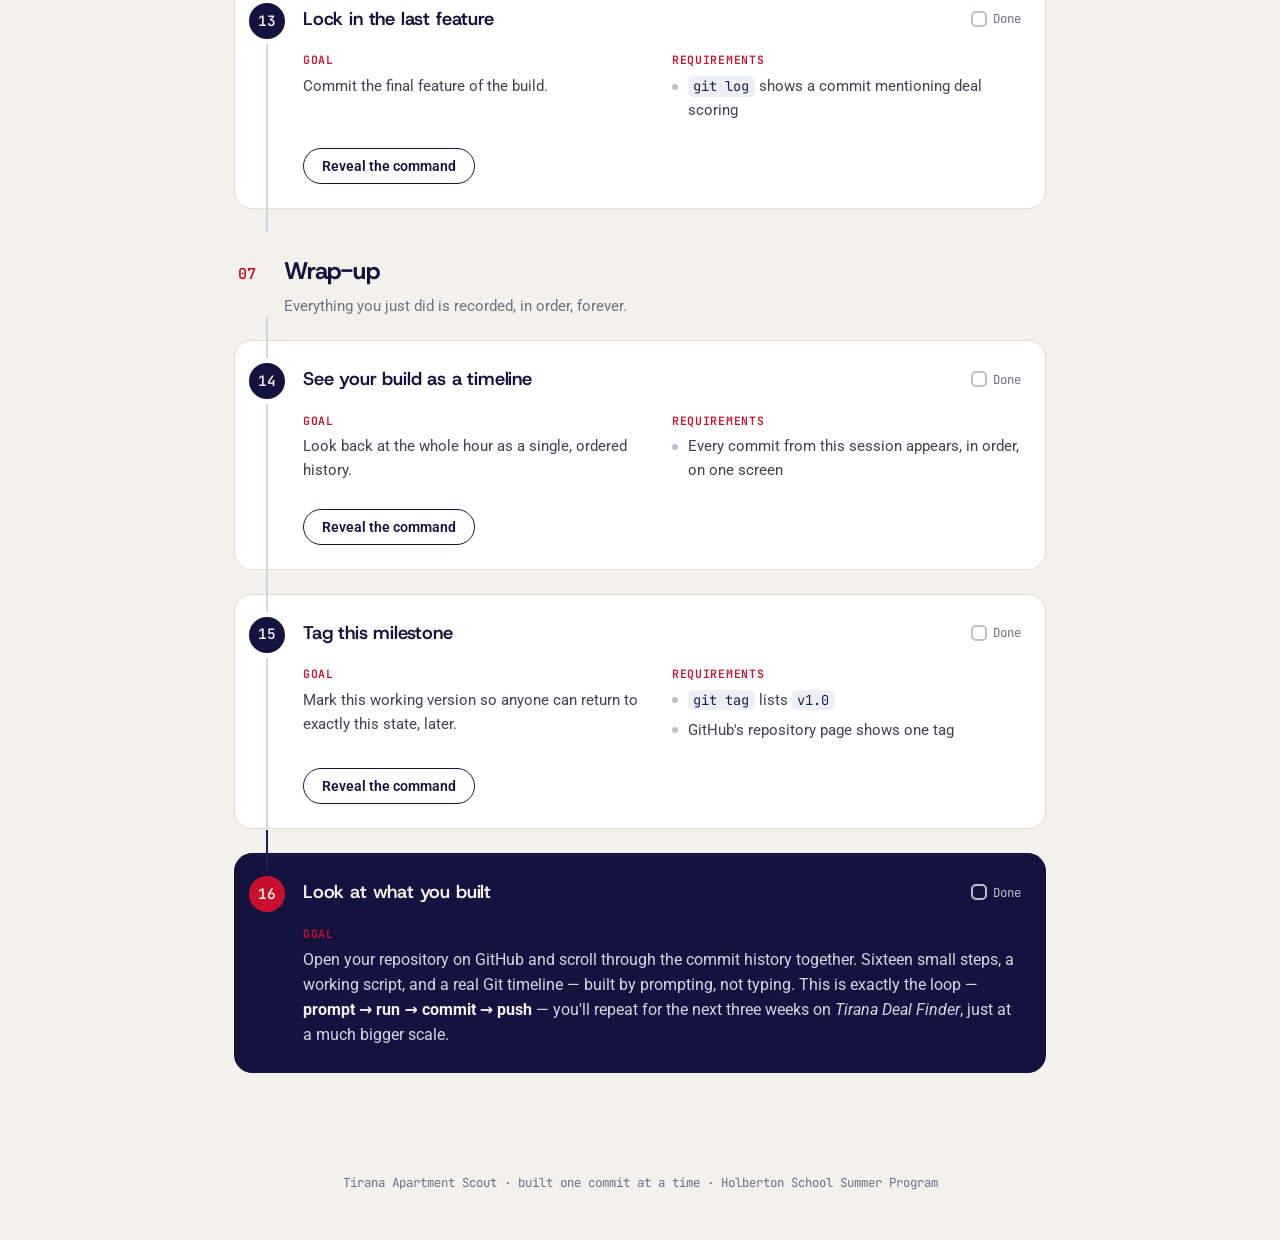
==== commit a32609c8: "update index to include correct git clone command" ====
--- a/index.html
+++ b/index.html
@@ -9,7 +9,7 @@
 
 <link rel="preconnect" href="https://fonts.googleapis.com">
 <link rel="preconnect" href="https://fonts.gstatic.com" crossorigin>
-<link href="https://fonts.googleapis.com/css2?family=Roboto:wght@300;400;500;700&family=JetBrains+Mono:wght@400;500;600&display=swap" rel="stylesheet">
+<link href="https://fonts.googleapis.com/css2?family=Host+Grotesk:ital,wght@0,300..800;1,300..800&family=Roboto:wght@300;400;500;700&family=JetBrains+Mono:wght@400;500;600&display=swap" rel="stylesheet">
 
 <link rel="stylesheet" href="styles.css">
 </head>
@@ -115,6 +115,7 @@
         <div class="task-reqs">
           <h4>Requirements</h4>
           <ul>
+            <li>You have a classic Personal Access Token (repo scope) copied and ready</li>
             <li>A local folder named <code>tirana-scout</code> exists on your machine</li>
             <li>Running <code>git remote -v</code> inside it shows an <code>origin</code> pointing at your GitHub repo</li>
           </ul>
@@ -122,9 +123,10 @@
       </div>
       <button class="reveal-btn" type="button" aria-expanded="false" aria-controls="reveal-2">Reveal the command</button>
       <div class="reveal-panel" id="reveal-2" hidden>
-        <div class="term-window">
-          <div class="term-chrome"><span class="dot dot-a"></span><span class="dot dot-b"></span><span class="dot dot-c"></span></div>
-          <pre class="term-body"><code>git clone &lt;your-repo-url&gt;
+        <p class="reveal-label">Swap in your own username, token, and repo name</p>
+        <div class="term-window">
+          <div class="term-chrome"><span class="dot dot-a"></span><span class="dot dot-b"></span><span class="dot dot-c"></span></div>
+          <pre class="term-body"><code>git clone https://&lt;username&gt;:&lt;token&gt;@github.com/&lt;username&gt;/tirana-scout.git
 cd tirana-scout</code></pre>
         </div>
       </div>
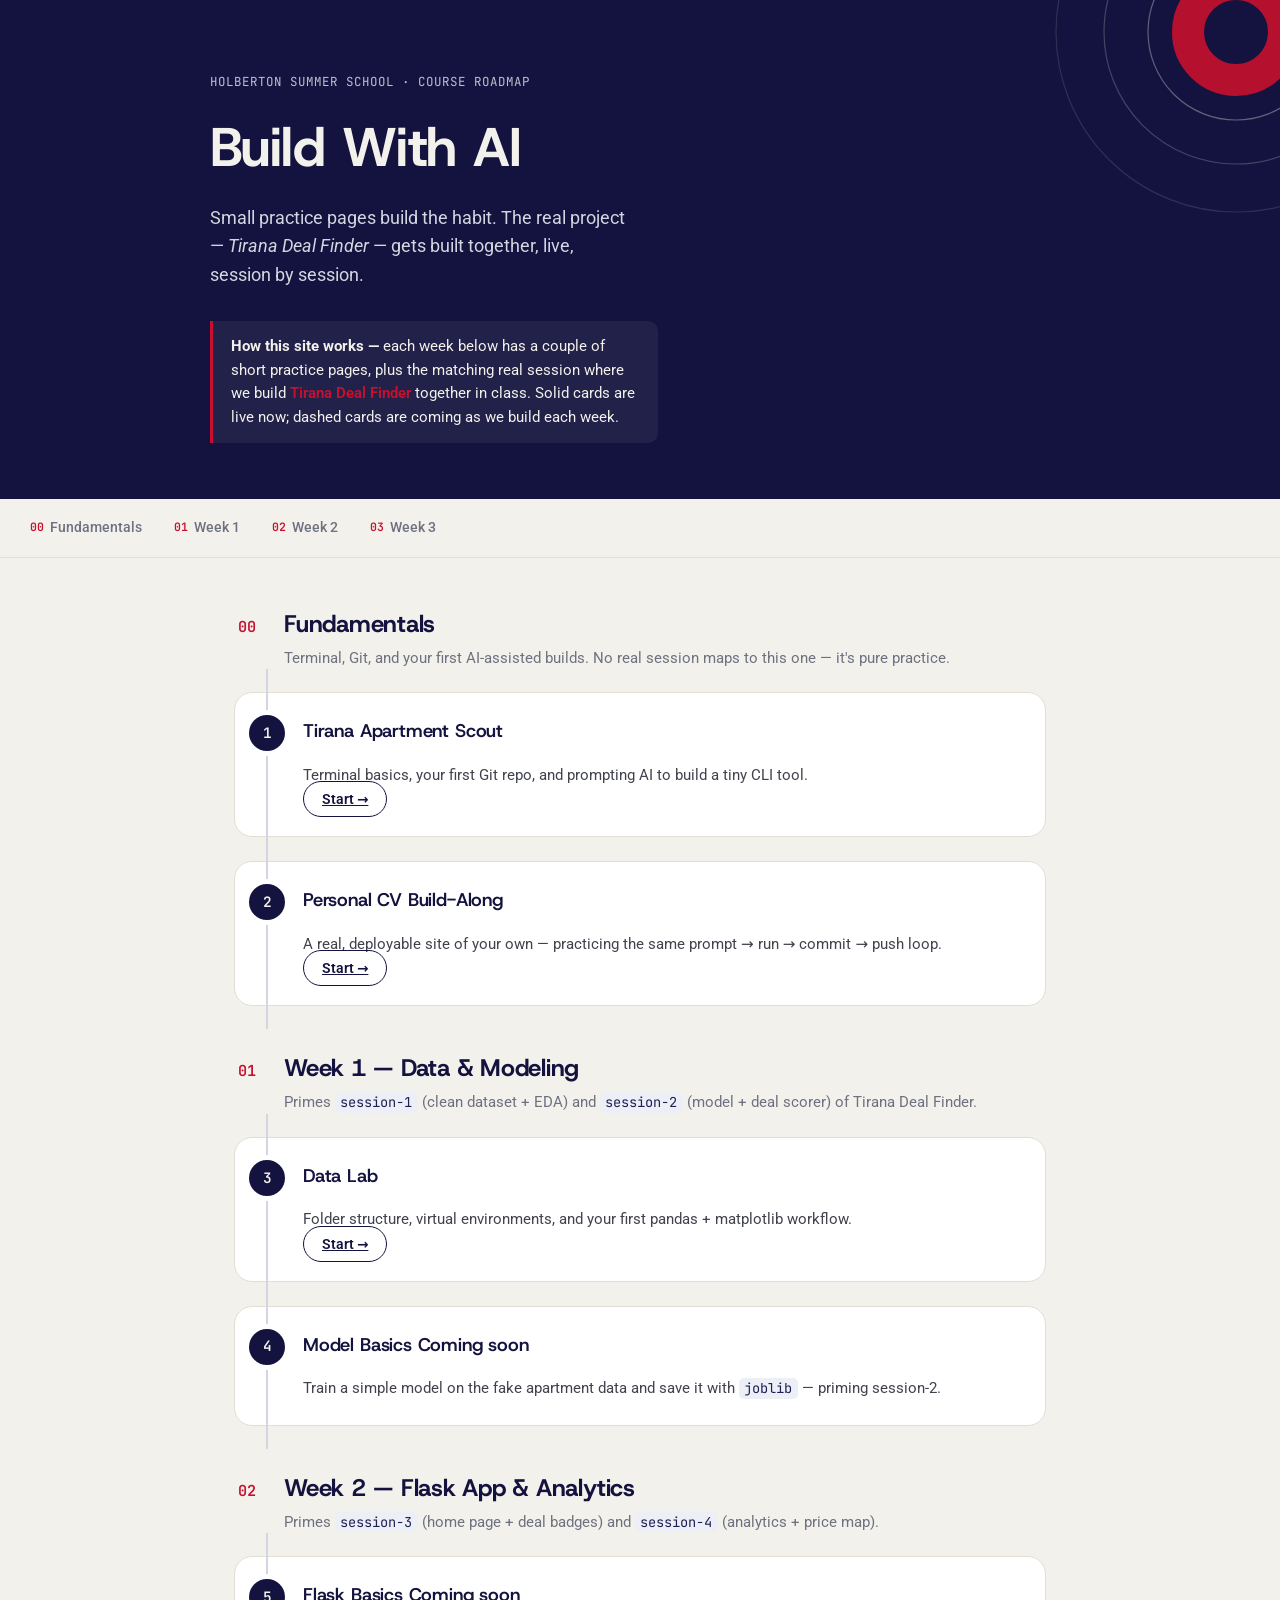
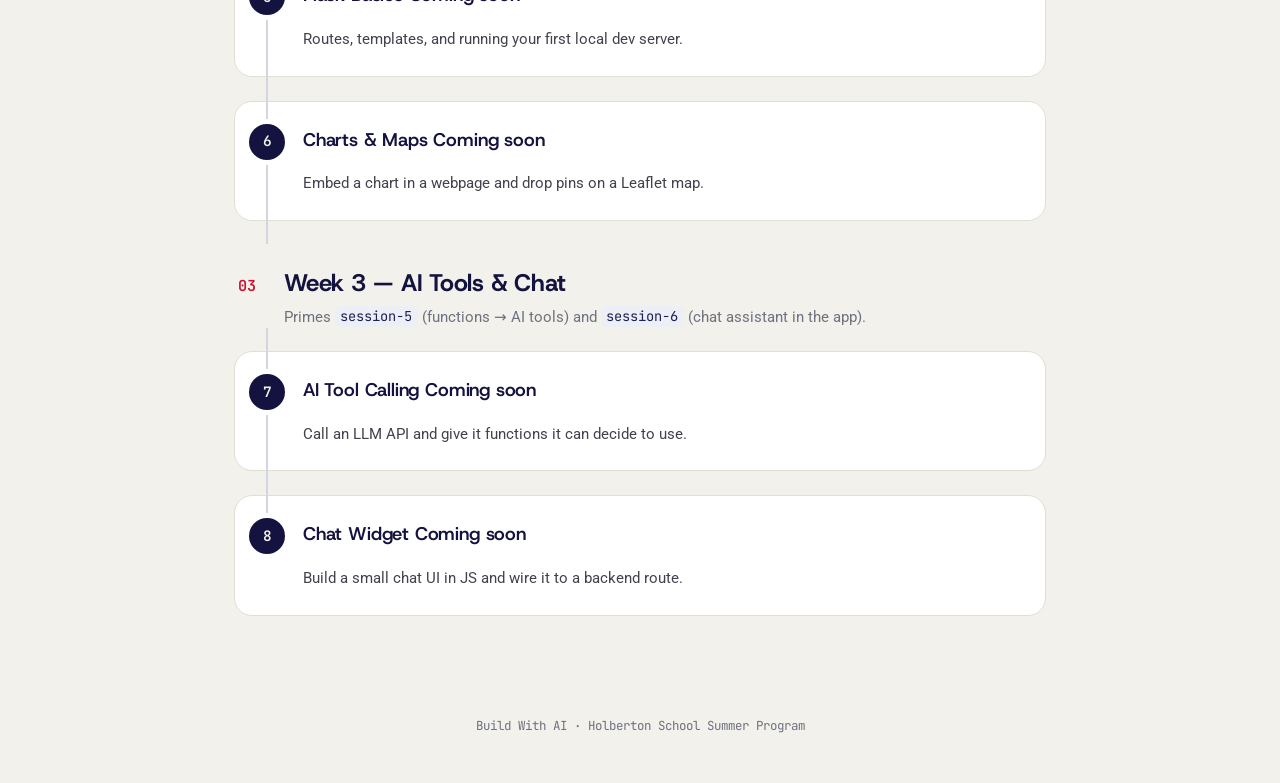
==== commit fd13dc07: "add course roadmap hub page" ====
--- a/index.html
+++ b/index.html
@@ -3,15 +3,15 @@
 <head>
 <meta charset="UTF-8">
 <meta name="viewport" content="width=device-width, initial-scale=1.0">
-<title>Tirana Apartment Scout — Build Log</title>
-<meta name="description" content="A one-hour, terminal-and-Git build-along for Holberton summer school.">
+<title>Build With AI — Course Roadmap</title>
+<meta name="description" content="Holberton Summer School — course roadmap: Fundamentals through Week 3, practice pages alongside the real Tirana Deal Finder build.">
 <link rel="icon" href="data:,">
 
 <link rel="preconnect" href="https://fonts.googleapis.com">
 <link rel="preconnect" href="https://fonts.gstatic.com" crossorigin>
 <link href="https://fonts.googleapis.com/css2?family=Host+Grotesk:ital,wght@0,300..800;1,300..800&family=Roboto:wght@300;400;500;700&family=JetBrains+Mono:wght@400;500;600&display=swap" rel="stylesheet">
 
-<link rel="stylesheet" href="styles.css">
+<link rel="stylesheet" href="assets/styles.css">
 </head>
 <body>
 
@@ -24,614 +24,163 @@
   </svg>
 
   <div class="hero-content">
-    <p class="eyebrow">Holberton Summer School · Fundamentals Warm-up</p>
-    <h1>Tirana Apartment Scout</h1>
-    <p class="hero-sub">One hour. One tiny app. Terminal, Git, and an AI assistant doing the typing.</p>
+    <p class="eyebrow">Holberton Summer School · Course Roadmap</p>
+    <h1>Build With AI</h1>
+    <p class="hero-sub">Small practice pages build the habit. The real project — <em>Tirana Deal Finder</em> — gets built together, live, session by session.</p>
 
     <div class="hero-note">
-      <p><strong>How this page works —</strong> every step gives you a <em>goal</em> and a <em>requirement</em>, never the command itself. Try it from memory first. Only tap <strong>Reveal</strong> when you're stuck.</p>
+      <p><strong>How this site works —</strong> each week below has a couple of short practice pages, plus the matching real session where we build <em>Tirana Deal Finder</em> together in class. Solid cards are live now; dashed cards are coming as we build each week.</p>
     </div>
   </div>
 </header>
 
-<nav class="phase-nav" aria-label="Phase navigation">
-  <a href="#phase-1"><span class="nav-index">01</span>Create &amp; Clone</a>
-  <a href="#phase-2"><span class="nav-index">02</span>Terminal Basics</a>
-  <a href="#phase-3"><span class="nav-index">03</span>First Commit</a>
-  <a href="#phase-4"><span class="nav-index">04</span>Feature: Listings</a>
-  <a href="#phase-5"><span class="nav-index">05</span>Feature: Filter</a>
-  <a href="#phase-6"><span class="nav-index">06</span>Feature: Deal Score</a>
-  <a href="#phase-7"><span class="nav-index">07</span>Wrap-up</a>
+<nav class="phase-nav" aria-label="Roadmap navigation">
+  <a href="#fundamentals"><span class="nav-index">00</span>Fundamentals</a>
+  <a href="#week-1"><span class="nav-index">01</span>Week 1</a>
+  <a href="#week-2"><span class="nav-index">02</span>Week 2</a>
+  <a href="#week-3"><span class="nav-index">03</span>Week 3</a>
 </nav>
-
-<div class="progress-bar" role="group" aria-label="Session progress">
-  <div class="progress-track">
-    <div class="progress-fill" id="progress-fill"></div>
-  </div>
-  <p class="progress-label"><span id="progress-count">0</span> / 16 steps committed</p>
-</div>
 
 <main class="build-log">
 
-  <!-- ============ PHASE 1 ============ -->
-  <section class="phase" id="phase-1" data-phase="1">
+  <!-- ============ FUNDAMENTALS ============ -->
+  <section class="phase" id="fundamentals" data-phase="fundamentals">
+    <div class="phase-heading">
+      <span class="phase-index">00</span>
+      <div>
+        <h2>Fundamentals</h2>
+        <p class="phase-intro">Terminal, Git, and your first AI-assisted builds. No real session maps to this one — it's pure practice.</p>
+      </div>
+    </div>
+
+    <article class="task-card" id="card-apartment-scout">
+      <div class="task-head">
+        <span class="step-dot">1</span>
+        <h3>Tirana Apartment Scout</h3>
+      </div>
+      <div class="task-body single">
+        <div class="task-goal">
+          <p>Terminal basics, your first Git repo, and prompting AI to build a tiny CLI tool.</p>
+        </div>
+      </div>
+      <a class="reveal-btn" href="fundamentals/apartment-scout.html">Start →</a>
+    </article>
+
+    <article class="task-card" id="card-cv-project">
+      <div class="task-head">
+        <span class="step-dot">2</span>
+        <h3>Personal CV Build-Along</h3>
+      </div>
+      <div class="task-body single">
+        <div class="task-goal">
+          <p>A real, deployable site of your own — practicing the same prompt → run → commit → push loop.</p>
+        </div>
+      </div>
+      <a class="reveal-btn" href="fundamentals/cv-project.html">Start →</a>
+    </article>
+  </section>
+
+  <!-- ============ WEEK 1 ============ -->
+  <section class="phase" id="week-1" data-phase="week-1">
     <div class="phase-heading">
       <span class="phase-index">01</span>
       <div>
-        <h2>Create &amp; Clone</h2>
-        <p class="phase-intro">Give the project a home on GitHub before a single local file exists.</p>
+        <h2>Week 1 — Data &amp; Modeling</h2>
+        <p class="phase-intro">Primes <code>session-1</code> (clean dataset + EDA) and <code>session-2</code> (model + deal scorer) of Tirana Deal Finder.</p>
       </div>
     </div>
 
-    <article class="task-card" id="step-1" data-step="1">
+    <article class="task-card" id="card-data-lab">
       <div class="task-head">
-        <span class="step-dot">1</span>
-        <h3>Create your repository on GitHub</h3>
-        <label class="done-toggle">
-          <input type="checkbox" class="done-checkbox" data-step="1">
-          <span>Done</span>
-        </label>
+        <span class="step-dot">3</span>
+        <h3>Data Lab</h3>
       </div>
-      <div class="task-body">
+      <div class="task-body single">
         <div class="task-goal">
-          <h4>Goal</h4>
-          <p>Have a remote home for the project waiting before you touch a terminal.</p>
-        </div>
-        <div class="task-reqs">
-          <h4>Requirements</h4>
-          <ul>
-            <li>A new, empty repository named <code>tirana-scout</code> exists on your GitHub account</li>
-            <li>No README, <code>.gitignore</code>, or license was added at creation</li>
-            <li>You have copied its HTTPS clone URL</li>
-          </ul>
+          <p>Folder structure, virtual environments, and your first pandas + matplotlib workflow.</p>
         </div>
       </div>
-      <button class="reveal-btn" type="button" aria-expanded="false" aria-controls="reveal-1">Reveal the steps</button>
-      <div class="reveal-panel" id="reveal-1" hidden>
-        <p class="reveal-label">Do this</p>
-        <ol class="reveal-steps">
-          <li>Go to <code>github.com/new</code> in your browser</li>
-          <li>Name the repository <code>tirana-scout</code></li>
-          <li>Leave every checkbox unchecked — keep it empty</li>
-          <li>Click <strong>Create repository</strong>, then copy the HTTPS URL from the green <strong>Code</strong> button</li>
-        </ol>
-      </div>
+      <a class="reveal-btn" href="week-1/data-lab.html">Start →</a>
     </article>
 
-    <article class="task-card" id="step-2" data-step="2">
+    <article class="task-card stretch-card" id="card-model-basics">
       <div class="task-head">
-        <span class="step-dot">2</span>
-        <h3>Clone it to your machine</h3>
-        <label class="done-toggle">
-          <input type="checkbox" class="done-checkbox" data-step="2">
-          <span>Done</span>
-        </label>
+        <span class="step-dot">4</span>
+        <h3>Model Basics <span class="optional-badge">Coming soon</span></h3>
       </div>
-      <div class="task-body">
+      <div class="task-body single">
         <div class="task-goal">
-          <h4>Goal</h4>
-          <p>Turn that empty remote repository into a connected local folder you can actually work in.</p>
-        </div>
-        <div class="task-reqs">
-          <h4>Requirements</h4>
-          <ul>
-            <li>You have a classic Personal Access Token (repo scope) copied and ready</li>
-            <li>A local folder named <code>tirana-scout</code> exists on your machine</li>
-            <li>Running <code>git remote -v</code> inside it shows an <code>origin</code> pointing at your GitHub repo</li>
-          </ul>
-        </div>
-      </div>
-      <button class="reveal-btn" type="button" aria-expanded="false" aria-controls="reveal-2">Reveal the command</button>
-      <div class="reveal-panel" id="reveal-2" hidden>
-        <p class="reveal-label">Swap in your own username, token, and repo name</p>
-        <div class="term-window">
-          <div class="term-chrome"><span class="dot dot-a"></span><span class="dot dot-b"></span><span class="dot dot-c"></span></div>
-          <pre class="term-body"><code>git clone https://&lt;username&gt;:&lt;token&gt;@github.com/&lt;username&gt;/tirana-scout.git
-cd tirana-scout</code></pre>
+          <p>Train a simple model on the fake apartment data and save it with <code>joblib</code> — priming session-2.</p>
         </div>
       </div>
     </article>
   </section>
 
-  <!-- ============ PHASE 2 ============ -->
-  <section class="phase" id="phase-2" data-phase="2">
+  <!-- ============ WEEK 2 ============ -->
+  <section class="phase" id="week-2" data-phase="week-2">
     <div class="phase-heading">
       <span class="phase-index">02</span>
       <div>
-        <h2>Terminal Basics</h2>
-        <p class="phase-intro">Create files and check your surroundings — no file explorer allowed.</p>
+        <h2>Week 2 — Flask App &amp; Analytics</h2>
+        <p class="phase-intro">Primes <code>session-3</code> (home page + deal badges) and <code>session-4</code> (analytics + price map).</p>
       </div>
     </div>
 
-    <article class="task-card" id="step-3" data-step="3">
+    <article class="task-card stretch-card" id="card-flask-basics">
       <div class="task-head">
-        <span class="step-dot">3</span>
-        <h3>Create your first files</h3>
-        <label class="done-toggle">
-          <input type="checkbox" class="done-checkbox" data-step="3">
-          <span>Done</span>
-        </label>
+        <span class="step-dot">5</span>
+        <h3>Flask Basics <span class="optional-badge">Coming soon</span></h3>
       </div>
-      <div class="task-body">
+      <div class="task-body single">
         <div class="task-goal">
-          <h4>Goal</h4>
-          <p>Practice creating files from the terminal instead of right-clicking in a file browser.</p>
-        </div>
-        <div class="task-reqs">
-          <h4>Requirements</h4>
-          <ul>
-            <li><code>app.py</code> and <code>README.md</code> exist inside <code>tirana-scout</code></li>
-            <li>Listing the folder's contents shows both files</li>
-          </ul>
-        </div>
-      </div>
-      <button class="reveal-btn" type="button" aria-expanded="false" aria-controls="reveal-3">Reveal the command</button>
-      <div class="reveal-panel" id="reveal-3" hidden>
-        <div class="term-window">
-          <div class="term-chrome"><span class="dot dot-a"></span><span class="dot dot-b"></span><span class="dot dot-c"></span></div>
-          <pre class="term-body"><code>touch app.py README.md
-ls -la</code></pre>
+          <p>Routes, templates, and running your first local dev server.</p>
         </div>
       </div>
     </article>
 
-    <article class="task-card" id="step-4" data-step="4">
+    <article class="task-card stretch-card" id="card-charts-maps">
       <div class="task-head">
-        <span class="step-dot">4</span>
-        <h3>Confirm where you are</h3>
-        <label class="done-toggle">
-          <input type="checkbox" class="done-checkbox" data-step="4">
-          <span>Done</span>
-        </label>
+        <span class="step-dot">6</span>
+        <h3>Charts &amp; Maps <span class="optional-badge">Coming soon</span></h3>
       </div>
-      <div class="task-body">
+      <div class="task-body single">
         <div class="task-goal">
-          <h4>Goal</h4>
-          <p>Get comfortable checking your location and peeking inside a file before running commands blindly.</p>
-        </div>
-        <div class="task-reqs">
-          <h4>Requirements</h4>
-          <ul>
-            <li>You can print the full path of your current folder</li>
-            <li>You can view the (empty) contents of <code>README.md</code> without opening an editor</li>
-          </ul>
-        </div>
-      </div>
-      <button class="reveal-btn" type="button" aria-expanded="false" aria-controls="reveal-4">Reveal the command</button>
-      <div class="reveal-panel" id="reveal-4" hidden>
-        <div class="term-window">
-          <div class="term-chrome"><span class="dot dot-a"></span><span class="dot dot-b"></span><span class="dot dot-c"></span></div>
-          <pre class="term-body"><code>pwd
-cat README.md</code></pre>
+          <p>Embed a chart in a webpage and drop pins on a Leaflet map.</p>
         </div>
       </div>
     </article>
   </section>
 
-  <!-- ============ PHASE 3 ============ -->
-  <section class="phase" id="phase-3" data-phase="3">
+  <!-- ============ WEEK 3 ============ -->
+  <section class="phase" id="week-3" data-phase="week-3">
     <div class="phase-heading">
       <span class="phase-index">03</span>
       <div>
-        <h2>First Commit &amp; Push</h2>
-        <p class="phase-intro">Turn two empty files into your first real snapshot of history.</p>
+        <h2>Week 3 — AI Tools &amp; Chat</h2>
+        <p class="phase-intro">Primes <code>session-5</code> (functions → AI tools) and <code>session-6</code> (chat assistant in the app).</p>
       </div>
     </div>
 
-    <article class="task-card" id="step-5" data-step="5">
+    <article class="task-card stretch-card" id="card-ai-tools">
       <div class="task-head">
-        <span class="step-dot">5</span>
-        <h3>See what Git notices</h3>
-        <label class="done-toggle">
-          <input type="checkbox" class="done-checkbox" data-step="5">
-          <span>Done</span>
-        </label>
+        <span class="step-dot">7</span>
+        <h3>AI Tool Calling <span class="optional-badge">Coming soon</span></h3>
       </div>
-      <div class="task-body">
+      <div class="task-body single">
         <div class="task-goal">
-          <h4>Goal</h4>
-          <p>See how Git tracks new files before anything is committed.</p>
-        </div>
-        <div class="task-reqs">
-          <h4>Requirements</h4>
-          <ul>
-            <li>Git reports both files as <strong>untracked</strong></li>
-          </ul>
-        </div>
-      </div>
-      <button class="reveal-btn" type="button" aria-expanded="false" aria-controls="reveal-5">Reveal the command</button>
-      <div class="reveal-panel" id="reveal-5" hidden>
-        <div class="term-window">
-          <div class="term-chrome"><span class="dot dot-a"></span><span class="dot dot-b"></span><span class="dot dot-c"></span></div>
-          <pre class="term-body"><code>git status</code></pre>
+          <p>Call an LLM API and give it functions it can decide to use.</p>
         </div>
       </div>
     </article>
 
-    <article class="task-card" id="step-6" data-step="6">
-      <div class="task-head">
-        <span class="step-dot">6</span>
-        <h3>Stage and commit</h3>
-        <label class="done-toggle">
-          <input type="checkbox" class="done-checkbox" data-step="6">
-          <span>Done</span>
-        </label>
-      </div>
-      <div class="task-body">
-        <div class="task-goal">
-          <h4>Goal</h4>
-          <p>Turn untracked files into your first permanent snapshot of project history.</p>
-        </div>
-        <div class="task-reqs">
-          <h4>Requirements</h4>
-          <ul>
-            <li><code>git status</code> reports a clean working tree</li>
-            <li><code>git log</code> shows exactly one commit</li>
-          </ul>
-        </div>
-      </div>
-      <button class="reveal-btn" type="button" aria-expanded="false" aria-controls="reveal-6">Reveal the command</button>
-      <div class="reveal-panel" id="reveal-6" hidden>
-        <div class="term-window">
-          <div class="term-chrome"><span class="dot dot-a"></span><span class="dot dot-b"></span><span class="dot dot-c"></span></div>
-          <pre class="term-body"><code>git add .
-git commit -m "initial project structure"</code></pre>
-        </div>
-      </div>
-    </article>
-
-    <article class="task-card" id="step-7" data-step="7">
-      <div class="task-head">
-        <span class="step-dot">7</span>
-        <h3>Push to GitHub</h3>
-        <label class="done-toggle">
-          <input type="checkbox" class="done-checkbox" data-step="7">
-          <span>Done</span>
-        </label>
-      </div>
-      <div class="task-body">
-        <div class="task-goal">
-          <h4>Goal</h4>
-          <p>Get your first commit off your machine and onto the remote you created in Phase 1.</p>
-        </div>
-        <div class="task-reqs">
-          <h4>Requirements</h4>
-          <ul>
-            <li>Refreshing the repository page on GitHub shows <code>app.py</code> and <code>README.md</code></li>
-          </ul>
-        </div>
-      </div>
-      <button class="reveal-btn" type="button" aria-expanded="false" aria-controls="reveal-7">Reveal the command</button>
-      <div class="reveal-panel" id="reveal-7" hidden>
-        <div class="term-window">
-          <div class="term-chrome"><span class="dot dot-a"></span><span class="dot dot-b"></span><span class="dot dot-c"></span></div>
-          <pre class="term-body"><code>git push origin main</code></pre>
-        </div>
-      </div>
-    </article>
-  </section>
-
-  <!-- ============ PHASE 4 ============ -->
-  <section class="phase" id="phase-4" data-phase="4">
-    <div class="phase-heading">
-      <span class="phase-index">04</span>
-      <div>
-        <h2>Feature: Listings</h2>
-        <p class="phase-intro">Your first feature — written by describing it, not by typing it.</p>
-      </div>
-    </div>
-
-    <article class="task-card" id="step-8" data-step="8">
+    <article class="task-card stretch-card" id="card-chat-widget">
       <div class="task-head">
         <span class="step-dot">8</span>
-        <h3>Ask your AI assistant for the first feature</h3>
-        <label class="done-toggle">
-          <input type="checkbox" class="done-checkbox" data-step="8">
-          <span>Done</span>
-        </label>
-      </div>
-      <div class="task-body">
-        <div class="task-goal">
-          <h4>Goal</h4>
-          <p>Get working Python written for you by describing the outcome you want.</p>
-        </div>
-        <div class="task-reqs">
-          <h4>Requirements</h4>
-          <ul>
-            <li><code>app.py</code> holds a list of at least 5 apartment records (price, sqm, bedrooms)</li>
-            <li>A function prints them in a readable format</li>
-            <li>Running the file prints all 5 listings</li>
-          </ul>
-        </div>
-      </div>
-      <button class="reveal-btn" type="button" aria-expanded="false" aria-controls="reveal-8">Reveal the prompt</button>
-      <div class="reveal-panel" id="reveal-8" hidden>
-        <div class="prompt-block">
-          <p class="prompt-kicker">Say this to your AI assistant</p>
-          <p class="prompt-text">"Write a Python function that stores 5 fake Tirana apartments as a list of dictionaries with price, sqm, and bedrooms, and a function that prints them in a readable format. Add a small block at the bottom that calls it."</p>
-        </div>
-        <div class="term-window">
-          <div class="term-chrome"><span class="dot dot-a"></span><span class="dot dot-b"></span><span class="dot dot-c"></span></div>
-          <pre class="term-body"><code>python3 app.py</code></pre>
-        </div>
-      </div>
-    </article>
-
-    <article class="task-card" id="step-9" data-step="9">
-      <div class="task-head">
-        <span class="step-dot">9</span>
-        <h3>Save the checkpoint</h3>
-        <label class="done-toggle">
-          <input type="checkbox" class="done-checkbox" data-step="9">
-          <span>Done</span>
-        </label>
-      </div>
-      <div class="task-body">
-        <div class="task-goal">
-          <h4>Goal</h4>
-          <p>Turn this working feature into a point you can always return to.</p>
-        </div>
-        <div class="task-reqs">
-          <h4>Requirements</h4>
-          <ul>
-            <li><code>git log</code> shows a new commit for this feature</li>
-            <li>GitHub shows the updated <code>app.py</code></li>
-          </ul>
-        </div>
-      </div>
-      <button class="reveal-btn" type="button" aria-expanded="false" aria-controls="reveal-9">Reveal the command</button>
-      <div class="reveal-panel" id="reveal-9" hidden>
-        <div class="term-window">
-          <div class="term-chrome"><span class="dot dot-a"></span><span class="dot dot-b"></span><span class="dot dot-c"></span></div>
-          <pre class="term-body"><code>git add app.py
-git commit -m "add listings and print function"
-git push</code></pre>
-        </div>
-      </div>
-    </article>
-  </section>
-
-  <!-- ============ PHASE 5 ============ -->
-  <section class="phase" id="phase-5" data-phase="5">
-    <div class="phase-heading">
-      <span class="phase-index">05</span>
-      <div>
-        <h2>Feature: Filter</h2>
-        <p class="phase-intro">Build on working code instead of starting over.</p>
-      </div>
-    </div>
-
-    <article class="task-card" id="step-10" data-step="10">
-      <div class="task-head">
-        <span class="step-dot">10</span>
-        <h3>Ask for a price filter</h3>
-        <label class="done-toggle">
-          <input type="checkbox" class="done-checkbox" data-step="10">
-          <span>Done</span>
-        </label>
-      </div>
-      <div class="task-body">
-        <div class="task-goal">
-          <h4>Goal</h4>
-          <p>Add a second feature by prompting again, on top of code that already works.</p>
-        </div>
-        <div class="task-reqs">
-          <h4>Requirements</h4>
-          <ul>
-            <li><code>app.py</code> has a function that filters listings under a given max price</li>
-            <li>Calling it with two different max prices gives two different results</li>
-          </ul>
-        </div>
-      </div>
-      <button class="reveal-btn" type="button" aria-expanded="false" aria-controls="reveal-10">Reveal the prompt</button>
-      <div class="reveal-panel" id="reveal-10" hidden>
-        <div class="prompt-block">
-          <p class="prompt-kicker">Say this to your AI assistant</p>
-          <p class="prompt-text">"Add a function to my existing code that filters the apartment list to only show listings under a given max price. Call it with two different values and print both results."</p>
-        </div>
-        <div class="term-window">
-          <div class="term-chrome"><span class="dot dot-a"></span><span class="dot dot-b"></span><span class="dot dot-c"></span></div>
-          <pre class="term-body"><code>python3 app.py</code></pre>
-        </div>
-      </div>
-    </article>
-
-    <article class="task-card" id="step-11" data-step="11">
-      <div class="task-head">
-        <span class="step-dot">11</span>
-        <h3>Commit and push again</h3>
-        <label class="done-toggle">
-          <input type="checkbox" class="done-checkbox" data-step="11">
-          <span>Done</span>
-        </label>
-      </div>
-      <div class="task-body">
-        <div class="task-goal">
-          <h4>Goal</h4>
-          <p>Build the habit — every working feature earns its own commit.</p>
-        </div>
-        <div class="task-reqs">
-          <h4>Requirements</h4>
-          <ul>
-            <li><code>git log</code> now shows a commit mentioning the filter</li>
-          </ul>
-        </div>
-      </div>
-      <button class="reveal-btn" type="button" aria-expanded="false" aria-controls="reveal-11">Reveal the command</button>
-      <div class="reveal-panel" id="reveal-11" hidden>
-        <div class="term-window">
-          <div class="term-chrome"><span class="dot dot-a"></span><span class="dot dot-b"></span><span class="dot dot-c"></span></div>
-          <pre class="term-body"><code>git add app.py
-git commit -m "add price filter"
-git push</code></pre>
-        </div>
-      </div>
-    </article>
-  </section>
-
-  <!-- ============ PHASE 6 ============ -->
-  <section class="phase" id="phase-6" data-phase="6">
-    <div class="phase-heading">
-      <span class="phase-index">06</span>
-      <div>
-        <h2>Feature: Deal Score</h2>
-        <p class="phase-intro">A small preview of the idea behind the real three-week project.</p>
-      </div>
-    </div>
-
-    <article class="task-card" id="step-12" data-step="12">
-      <div class="task-head">
-        <span class="step-dot">12</span>
-        <h3>Ask for a deal-scoring function</h3>
-        <label class="done-toggle">
-          <input type="checkbox" class="done-checkbox" data-step="12">
-          <span>Done</span>
-        </label>
-      </div>
-      <div class="task-body">
-        <div class="task-goal">
-          <h4>Goal</h4>
-          <p>Add the idea that mirrors what you'll build for real over the next three weeks: labeling listings as good or bad deals.</p>
-        </div>
-        <div class="task-reqs">
-          <h4>Requirements</h4>
-          <ul>
-            <li><code>app.py</code> computes price-per-square-meter for each listing</li>
-            <li>Each listing is labeled <strong>good deal</strong> or <strong>bad deal</strong> against the average</li>
-          </ul>
-        </div>
-      </div>
-      <button class="reveal-btn" type="button" aria-expanded="false" aria-controls="reveal-12">Reveal the prompt</button>
-      <div class="reveal-panel" id="reveal-12" hidden>
-        <div class="prompt-block">
-          <p class="prompt-kicker">Say this to your AI assistant</p>
-          <p class="prompt-text">"Add a function that calculates price per square meter for each apartment, compares it to the average across all listings, and labels each one 'good deal' or 'bad deal'. Print the results."</p>
-        </div>
-        <div class="term-window">
-          <div class="term-chrome"><span class="dot dot-a"></span><span class="dot dot-b"></span><span class="dot dot-c"></span></div>
-          <pre class="term-body"><code>python3 app.py</code></pre>
-        </div>
-      </div>
-    </article>
-
-    <article class="task-card" id="step-13" data-step="13">
-      <div class="task-head">
-        <span class="step-dot">13</span>
-        <h3>Lock in the last feature</h3>
-        <label class="done-toggle">
-          <input type="checkbox" class="done-checkbox" data-step="13">
-          <span>Done</span>
-        </label>
-      </div>
-      <div class="task-body">
-        <div class="task-goal">
-          <h4>Goal</h4>
-          <p>Commit the final feature of the build.</p>
-        </div>
-        <div class="task-reqs">
-          <h4>Requirements</h4>
-          <ul>
-            <li><code>git log</code> shows a commit mentioning deal scoring</li>
-          </ul>
-        </div>
-      </div>
-      <button class="reveal-btn" type="button" aria-expanded="false" aria-controls="reveal-13">Reveal the command</button>
-      <div class="reveal-panel" id="reveal-13" hidden>
-        <div class="term-window">
-          <div class="term-chrome"><span class="dot dot-a"></span><span class="dot dot-b"></span><span class="dot dot-c"></span></div>
-          <pre class="term-body"><code>git add app.py
-git commit -m "add deal scoring"
-git push</code></pre>
-        </div>
-      </div>
-    </article>
-  </section>
-
-  <!-- ============ PHASE 7 ============ -->
-  <section class="phase" id="phase-7" data-phase="7">
-    <div class="phase-heading">
-      <span class="phase-index">07</span>
-      <div>
-        <h2>Wrap-up</h2>
-        <p class="phase-intro">Everything you just did is recorded, in order, forever.</p>
-      </div>
-    </div>
-
-    <article class="task-card" id="step-14" data-step="14">
-      <div class="task-head">
-        <span class="step-dot">14</span>
-        <h3>See your build as a timeline</h3>
-        <label class="done-toggle">
-          <input type="checkbox" class="done-checkbox" data-step="14">
-          <span>Done</span>
-        </label>
-      </div>
-      <div class="task-body">
-        <div class="task-goal">
-          <h4>Goal</h4>
-          <p>Look back at the whole hour as a single, ordered history.</p>
-        </div>
-        <div class="task-reqs">
-          <h4>Requirements</h4>
-          <ul>
-            <li>Every commit from this session appears, in order, on one screen</li>
-          </ul>
-        </div>
-      </div>
-      <button class="reveal-btn" type="button" aria-expanded="false" aria-controls="reveal-14">Reveal the command</button>
-      <div class="reveal-panel" id="reveal-14" hidden>
-        <div class="term-window">
-          <div class="term-chrome"><span class="dot dot-a"></span><span class="dot dot-b"></span><span class="dot dot-c"></span></div>
-          <pre class="term-body"><code>git log --oneline</code></pre>
-        </div>
-      </div>
-    </article>
-
-    <article class="task-card" id="step-15" data-step="15">
-      <div class="task-head">
-        <span class="step-dot">15</span>
-        <h3>Tag this milestone</h3>
-        <label class="done-toggle">
-          <input type="checkbox" class="done-checkbox" data-step="15">
-          <span>Done</span>
-        </label>
-      </div>
-      <div class="task-body">
-        <div class="task-goal">
-          <h4>Goal</h4>
-          <p>Mark this working version so anyone can return to exactly this state, later.</p>
-        </div>
-        <div class="task-reqs">
-          <h4>Requirements</h4>
-          <ul>
-            <li><code>git tag</code> lists <code>v1.0</code></li>
-            <li>GitHub's repository page shows one tag</li>
-          </ul>
-        </div>
-      </div>
-      <button class="reveal-btn" type="button" aria-expanded="false" aria-controls="reveal-15">Reveal the command</button>
-      <div class="reveal-panel" id="reveal-15" hidden>
-        <div class="term-window">
-          <div class="term-chrome"><span class="dot dot-a"></span><span class="dot dot-b"></span><span class="dot dot-c"></span></div>
-          <pre class="term-body"><code>git tag v1.0
-git push --tags</code></pre>
-        </div>
-      </div>
-    </article>
-
-    <article class="task-card closing-card" id="step-16" data-step="16">
-      <div class="task-head">
-        <span class="step-dot">16</span>
-        <h3>Look at what you built</h3>
-        <label class="done-toggle">
-          <input type="checkbox" class="done-checkbox" data-step="16">
-          <span>Done</span>
-        </label>
+        <h3>Chat Widget <span class="optional-badge">Coming soon</span></h3>
       </div>
       <div class="task-body single">
         <div class="task-goal">
-          <h4>Goal</h4>
-          <p>Open your repository on GitHub and scroll through the commit history together. Sixteen small steps, a working script, and a real Git timeline — built by prompting, not typing. This is exactly the loop — <strong>prompt → run → commit → push</strong> — you'll repeat for the next three weeks on <em>Tirana Deal Finder</em>, just at a much bigger scale.</p>
+          <p>Build a small chat UI in JS and wire it to a backend route.</p>
         </div>
       </div>
     </article>
@@ -640,9 +189,9 @@
 </main>
 
 <footer class="closing-footer">
-  <p>Tirana Apartment Scout · built one commit at a time · Holberton School Summer Program</p>
+  <p>Build With AI · Holberton School Summer Program</p>
 </footer>
 
-<script src="script.js" defer></script>
+<script src="assets/script.js" defer></script>
 </body>
 </html>
--- a/assets/styles.css
+++ b/assets/styles.css
@@ -0,0 +1,514 @@
+/* ==========================================================================
+   Tirana Apartment Scout — Build Log
+   Brand: Holberton (Host Grotesk / Roboto, Midnight · Cherry · Ice White)
+   Signature: the page reads as a git commit timeline — a rail runs down
+   the left edge connecting every step, because the content really is one.
+   ========================================================================== */
+
+:root {
+  /* --- Brand primaries --- */
+  --midnight:      #14133F;
+  --midnight-soft: #201F55;
+  --cherry:        #C8102E;
+  --cherry-dark:   #9C0C24;
+  --cherry-soft:   #F8E2E1;
+  --ice:           #F2F1EB;
+  --ice-line:      #E1DED2;
+
+  /* --- Brand grayscale (from guidelines) --- */
+  --cloud:    #EDEFF7;
+  --smoke:    #D3D6E0;
+  --steel:    #BCBFCC;
+  --graphite: #6E7180;
+  --arsenic:  #40424D;
+  --phantom:  #1E1E24;
+
+  /* --- Type --- */
+  --font-display: "Host Grotesk", "Segoe UI", system-ui, sans-serif;
+  --font-body:    "Roboto", "Segoe UI", system-ui, sans-serif;
+  --font-mono:    "JetBrains Mono", "SFMono-Regular", Consolas, monospace;
+
+  /* --- Layout --- */
+  --rail: 64px;
+  --card-radius: 18px;
+  --max-width: 860px;
+}
+
+/* ---------- Reset ---------- */
+* { box-sizing: border-box; }
+html { scroll-behavior: smooth; }
+body {
+  margin: 0;
+  background: var(--ice);
+  color: var(--midnight);
+  font-family: var(--font-body);
+  font-size: 16px;
+  line-height: 1.55;
+  -webkit-font-smoothing: antialiased;
+}
+h1, h2, h3, h4 {
+  font-family: var(--font-display);
+  margin: 0;
+  color: var(--midnight);
+  letter-spacing: -0.01em;
+}
+p { margin: 0; }
+ul { margin: 0; padding: 0; }
+code {
+  font-family: var(--font-mono);
+  background: var(--cloud);
+  padding: 0.1em 0.4em;
+  border-radius: 5px;
+  font-size: 0.9em;
+  color: var(--midnight-soft);
+}
+a { color: inherit; }
+button { font-family: inherit; }
+
+:focus-visible {
+  outline: 2px solid var(--cherry);
+  outline-offset: 2px;
+}
+
+/* ---------- Hero ---------- */
+.hero {
+  position: relative;
+  background: var(--midnight);
+  color: var(--ice);
+  padding: 72px 24px 56px;
+  overflow: hidden;
+}
+.hero-rings {
+  position: absolute;
+  top: -80px;
+  right: -60px;
+  width: 480px;
+  height: 480px;
+  max-width: 70vw;
+  pointer-events: none;
+}
+.hero-rings circle {
+  fill: none;
+  stroke: var(--cherry);
+}
+.hero-rings circle:nth-child(1) { stroke-width: 40; opacity: 0.9; }
+.hero-rings circle:nth-child(2) { stroke-width: 1.5; opacity: 0.35; stroke: var(--ice); }
+.hero-rings circle:nth-child(3) { stroke-width: 1.5; opacity: 0.22; stroke: var(--ice); }
+.hero-rings circle:nth-child(4) { stroke-width: 1.5; opacity: 0.12; stroke: var(--ice); }
+
+.hero-content {
+  position: relative;
+  max-width: var(--max-width);
+  margin: 0 auto;
+}
+.eyebrow {
+  font-family: var(--font-mono);
+  font-size: 0.78rem;
+  letter-spacing: 0.08em;
+  text-transform: uppercase;
+  color: var(--steel);
+  margin-bottom: 14px;
+}
+.hero h1 {
+  font-size: clamp(2.2rem, 5vw, 3.4rem);
+  font-weight: 700;
+  color: var(--ice);
+  max-width: 14ch;
+}
+.hero-sub {
+  margin-top: 14px;
+  font-size: 1.15rem;
+  color: var(--smoke);
+  max-width: 42ch;
+}
+.hero-note {
+  margin-top: 32px;
+  border-left: 3px solid var(--cherry);
+  background: rgba(242, 241, 235, 0.06);
+  padding: 14px 18px;
+  border-radius: 0 10px 10px 0;
+  max-width: 56ch;
+  font-size: 0.95rem;
+  color: var(--ice);
+}
+.hero-note strong { color: var(--ice); }
+.hero-note em { color: var(--cherry); font-style: normal; font-weight: 600; }
+
+/* ---------- Phase nav ---------- */
+.phase-nav {
+  position: sticky;
+  top: 0;
+  z-index: 20;
+  display: flex;
+  gap: 4px;
+  overflow-x: auto;
+  background: var(--ice);
+  border-bottom: 1px solid var(--ice-line);
+  padding: 10px 16px;
+  scrollbar-width: none;
+}
+.phase-nav::-webkit-scrollbar { display: none; }
+.phase-nav a {
+  flex: 0 0 auto;
+  display: inline-flex;
+  align-items: center;
+  gap: 6px;
+  text-decoration: none;
+  font-size: 0.85rem;
+  font-weight: 500;
+  color: var(--graphite);
+  padding: 8px 14px;
+  border-radius: 999px;
+  white-space: nowrap;
+  transition: background 0.15s ease, color 0.15s ease;
+}
+.phase-nav a:hover { background: var(--cloud); color: var(--midnight); }
+.nav-index {
+  font-family: var(--font-mono);
+  font-size: 0.72rem;
+  color: var(--cherry);
+  font-weight: 600;
+}
+
+/* ---------- Progress bar ---------- */
+.progress-bar {
+  position: sticky;
+  top: 48px;
+  z-index: 19;
+  background: var(--ice);
+  padding: 10px 24px 16px;
+  border-bottom: 1px solid var(--ice-line);
+}
+.progress-track {
+  max-width: var(--max-width);
+  margin: 0 auto;
+  height: 6px;
+  background: var(--smoke);
+  border-radius: 999px;
+  overflow: hidden;
+}
+.progress-fill {
+  height: 100%;
+  width: 0%;
+  background: var(--cherry);
+  border-radius: 999px;
+  transition: width 0.3s ease;
+}
+.progress-label {
+  max-width: var(--max-width);
+  margin: 8px auto 0;
+  font-family: var(--font-mono);
+  font-size: 0.78rem;
+  color: var(--graphite);
+}
+.progress-label span { color: var(--cherry); font-weight: 600; }
+
+/* ---------- Build log / rail ---------- */
+.build-log {
+  max-width: var(--max-width);
+  margin: 0 auto;
+  padding: 48px 24px 24px;
+}
+
+.phase { margin-bottom: 44px; }
+
+.phase-heading {
+  display: flex;
+  align-items: baseline;
+  gap: 18px;
+  margin-bottom: 22px;
+  padding-left: 4px;
+}
+.phase-index {
+  font-family: var(--font-mono);
+  font-size: 0.95rem;
+  color: var(--cherry);
+  font-weight: 600;
+  flex: 0 0 auto;
+  width: 28px;
+}
+.phase-heading h2 {
+  font-size: 1.5rem;
+  font-weight: 700;
+}
+.phase-intro {
+  margin-top: 4px;
+  color: var(--graphite);
+  font-size: 0.95rem;
+}
+
+.task-card {
+  position: relative;
+  background: #fff;
+  border: 1px solid var(--ice-line);
+  border-radius: var(--card-radius);
+  padding: 24px 24px 24px calc(var(--rail) + 4px);
+  margin-bottom: 24px;
+  transition: border-color 0.2s ease, background 0.2s ease;
+}
+
+/* the connecting rail: a line through every card's dot, drawn as a
+   continuous stripe behind each card and stitched together by the
+   card's own top/bottom overflow */
+.task-card::before {
+  content: "";
+  position: absolute;
+  left: 31px;
+  top: -24px;
+  bottom: -24px;
+  width: 2px;
+  background: var(--smoke);
+  z-index: 0;
+}
+.phase:first-child .task-card:first-child::before { top: 34px; }
+.phase:last-child .task-card:last-child::before { bottom: calc(100% - 34px); }
+
+.step-dot {
+  position: absolute;
+  left: 14px;
+  top: 22px;
+  width: 36px;
+  height: 36px;
+  border-radius: 50%;
+  background: var(--midnight);
+  color: var(--ice);
+  font-family: var(--font-mono);
+  font-weight: 600;
+  font-size: 0.9rem;
+  display: flex;
+  align-items: center;
+  justify-content: center;
+  box-shadow: 0 0 0 5px #fff;
+  z-index: 1;
+  transition: background 0.2s ease;
+}
+
+.task-card:has(.done-checkbox:checked) {
+  border-color: var(--cherry);
+  background: var(--cherry-soft);
+}
+.task-card:has(.done-checkbox:checked) .step-dot {
+  background: var(--cherry);
+  box-shadow: 0 0 0 5px var(--cherry-soft);
+}
+
+.task-head {
+  display: flex;
+  align-items: center;
+  gap: 14px;
+  flex-wrap: wrap;
+}
+.task-head h3 {
+  font-size: 1.15rem;
+  font-weight: 600;
+  flex: 1 1 auto;
+}
+
+.done-toggle {
+  display: inline-flex;
+  align-items: center;
+  gap: 6px;
+  font-family: var(--font-mono);
+  font-size: 0.78rem;
+  color: var(--graphite);
+  cursor: pointer;
+  user-select: none;
+}
+.done-checkbox {
+  appearance: none;
+  width: 16px;
+  height: 16px;
+  border: 2px solid var(--steel);
+  border-radius: 5px;
+  display: grid;
+  place-content: center;
+  margin: 0;
+  cursor: pointer;
+}
+.done-checkbox::before {
+  content: "";
+  width: 8px;
+  height: 8px;
+  border-radius: 2px;
+  transform: scale(0);
+  transition: transform 0.12s ease;
+  background: var(--cherry);
+}
+.done-checkbox:checked { border-color: var(--cherry); }
+.done-checkbox:checked::before { transform: scale(1); }
+
+.task-body {
+  display: grid;
+  grid-template-columns: 1fr 1fr;
+  gap: 20px;
+  margin-top: 18px;
+}
+.task-body.single { grid-template-columns: 1fr; }
+
+.task-goal h4, .task-reqs h4 {
+  font-family: var(--font-mono);
+  font-size: 0.72rem;
+  text-transform: uppercase;
+  letter-spacing: 0.06em;
+  color: var(--cherry);
+  margin-bottom: 6px;
+  font-weight: 600;
+}
+.task-goal p { color: var(--arsenic); font-size: 0.95rem; }
+.task-reqs ul { list-style: none; }
+.task-reqs li {
+  position: relative;
+  padding-left: 16px;
+  color: var(--arsenic);
+  font-size: 0.95rem;
+  margin-bottom: 6px;
+}
+.task-reqs li::before {
+  content: "";
+  position: absolute;
+  left: 0;
+  top: 0.55em;
+  width: 6px;
+  height: 6px;
+  border-radius: 50%;
+  background: var(--steel);
+}
+
+.reveal-btn {
+  margin-top: 20px;
+  background: none;
+  border: 1.5px solid var(--midnight);
+  color: var(--midnight);
+  font-size: 0.85rem;
+  font-weight: 600;
+  padding: 9px 18px;
+  border-radius: 999px;
+  cursor: pointer;
+  transition: background 0.15s ease, color 0.15s ease, border-color 0.15s ease;
+}
+.reveal-btn:hover {
+  background: var(--midnight);
+  color: var(--ice);
+}
+.reveal-btn[aria-expanded="true"] {
+  background: var(--cherry);
+  border-color: var(--cherry);
+  color: var(--ice);
+}
+
+.reveal-panel[hidden] { display: none; }
+.reveal-panel:not([hidden]) {
+  margin-top: 16px;
+  animation: revealDrop 0.25s ease both;
+}
+@keyframes revealDrop {
+  from { opacity: 0; transform: translateY(-6px); }
+  to   { opacity: 1; transform: translateY(0); }
+}
+.reveal-label {
+  font-family: var(--font-mono);
+  font-size: 0.72rem;
+  text-transform: uppercase;
+  letter-spacing: 0.06em;
+  color: var(--graphite);
+  margin-bottom: 8px;
+}
+.reveal-steps {
+  margin: 0;
+  padding-left: 20px;
+  color: var(--arsenic);
+  font-size: 0.95rem;
+}
+.reveal-steps li { margin-bottom: 6px; }
+
+/* ---------- Terminal window ---------- */
+.term-window {
+  background: var(--phantom);
+  border-radius: 12px;
+  overflow: hidden;
+  box-shadow: inset 0 0 0 1px rgba(242, 241, 235, 0.06);
+}
+.term-chrome {
+  display: flex;
+  gap: 7px;
+  padding: 10px 14px;
+  background: rgba(242, 241, 235, 0.04);
+}
+.dot { width: 10px; height: 10px; border-radius: 50%; }
+.dot-a { background: var(--cherry); }
+.dot-b { background: var(--steel); }
+.dot-c { background: var(--ice); }
+.term-body {
+  margin: 0;
+  padding: 16px 18px 20px;
+  font-family: var(--font-mono);
+  font-size: 0.88rem;
+  line-height: 1.7;
+  color: var(--ice);
+  overflow-x: auto;
+}
+.term-body code { background: none; padding: 0; color: inherit; }
+
+/* ---------- AI prompt block ---------- */
+.prompt-block {
+  background: var(--cherry-soft);
+  border-left: 3px solid var(--cherry);
+  border-radius: 0 12px 12px 0;
+  padding: 16px 18px;
+  margin-bottom: 14px;
+}
+.prompt-kicker {
+  font-family: var(--font-mono);
+  font-size: 0.72rem;
+  text-transform: uppercase;
+  letter-spacing: 0.06em;
+  color: var(--cherry-dark);
+  font-weight: 600;
+  margin-bottom: 8px;
+}
+.prompt-text {
+  font-size: 0.98rem;
+  color: var(--midnight-soft);
+  font-style: italic;
+  line-height: 1.6;
+}
+
+/* ---------- Closing card ---------- */
+.closing-card {
+  background: var(--midnight);
+  border-color: var(--midnight);
+}
+.closing-card .step-dot { background: var(--cherry); box-shadow: 0 0 0 5px var(--midnight); }
+.closing-card::before { background: var(--midnight-soft); }
+.closing-card h3 { color: var(--ice); }
+.closing-card .task-goal h4 { color: var(--cherry); }
+.closing-card .task-goal p { color: var(--smoke); font-size: 1rem; }
+.closing-card .task-goal strong { color: var(--ice); }
+.closing-card .done-toggle { color: var(--steel); }
+
+.closing-footer {
+  text-align: center;
+  padding: 32px 24px 48px;
+  font-family: var(--font-mono);
+  font-size: 0.78rem;
+  color: var(--graphite);
+}
+
+/* ---------- Responsive ---------- */
+@media (max-width: 640px) {
+  .hero { padding: 56px 18px 44px; }
+  .task-body { grid-template-columns: 1fr; }
+  :root { --rail: 52px; }
+  .task-card { padding: 20px 18px 20px calc(var(--rail) + 2px); }
+  .step-dot { width: 30px; height: 30px; left: 10px; top: 20px; font-size: 0.8rem; }
+  .task-card::before { left: 25px; }
+  .progress-bar { top: 0; }
+  .phase-nav { position: static; }
+  .progress-bar { position: static; }
+}
+
+@media (prefers-reduced-motion: reduce) {
+  html { scroll-behavior: auto; }
+  .reveal-panel:not([hidden]) { animation: none; }
+  * { transition: none !important; }
+}
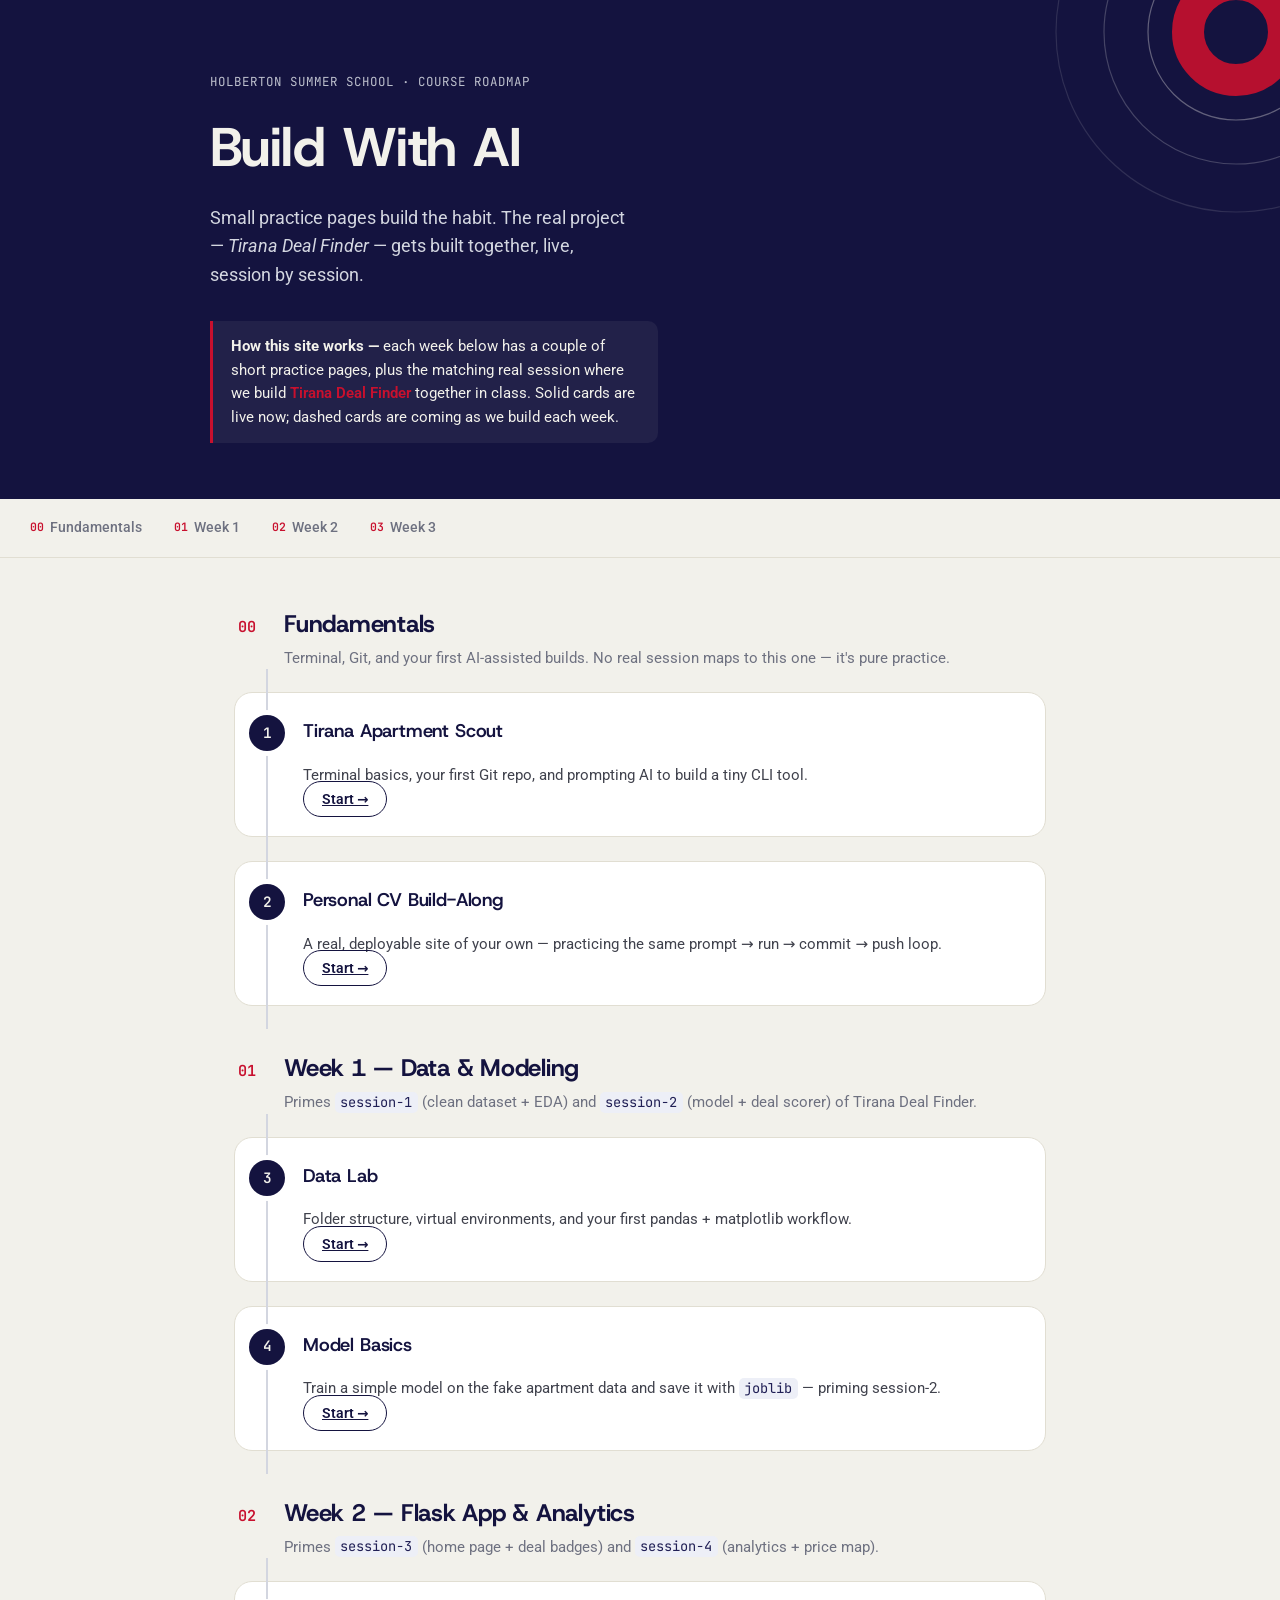
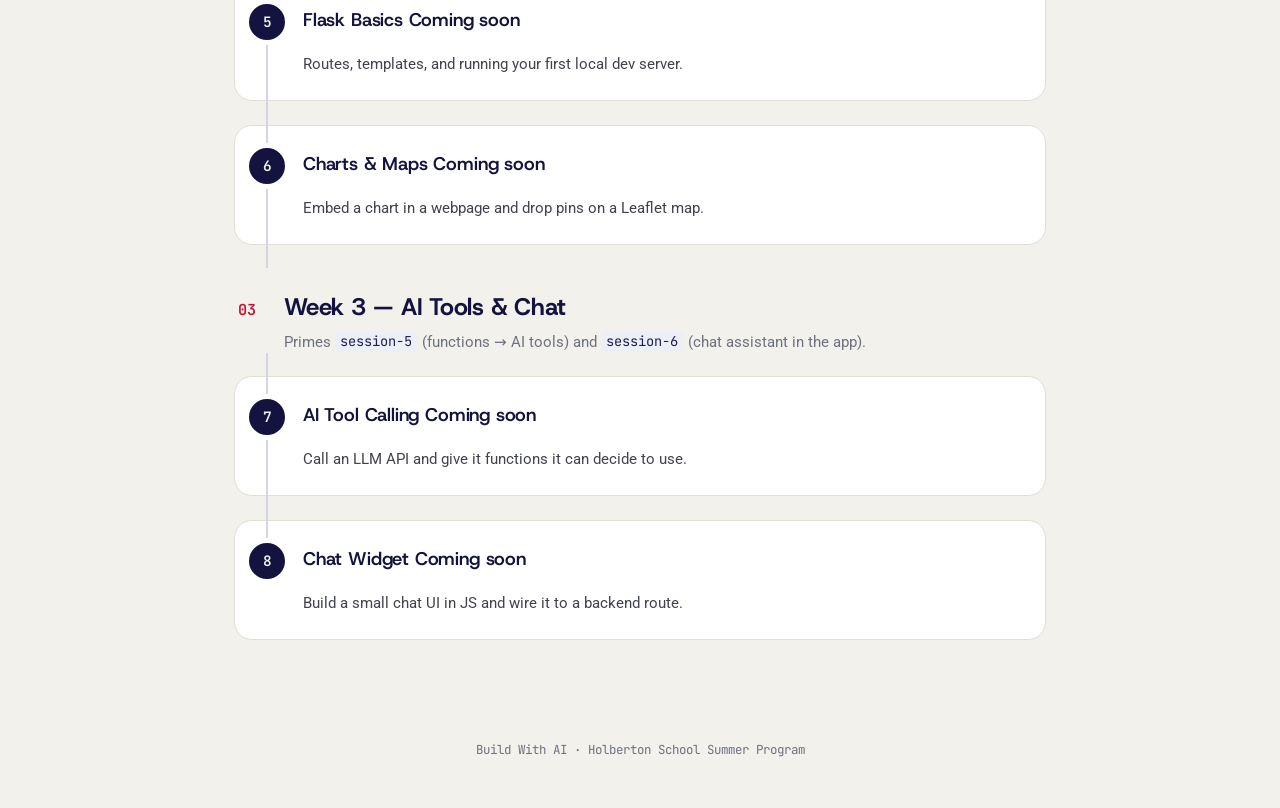
==== commit a50d0a7f: "add model-basics, week-1 hub; rename practice repo; update roadmap" ====
--- a/index.html
+++ b/index.html
@@ -103,16 +103,17 @@
       <a class="reveal-btn" href="week-1/data-lab.html">Start →</a>
     </article>
 
-    <article class="task-card stretch-card" id="card-model-basics">
+    <article class="task-card" id="card-model-basics">
       <div class="task-head">
         <span class="step-dot">4</span>
-        <h3>Model Basics <span class="optional-badge">Coming soon</span></h3>
+        <h3>Model Basics</h3>
       </div>
       <div class="task-body single">
         <div class="task-goal">
           <p>Train a simple model on the fake apartment data and save it with <code>joblib</code> — priming session-2.</p>
         </div>
       </div>
+      <a class="reveal-btn" href="week-1/model-basics.html">Start →</a>
     </article>
   </section>
 
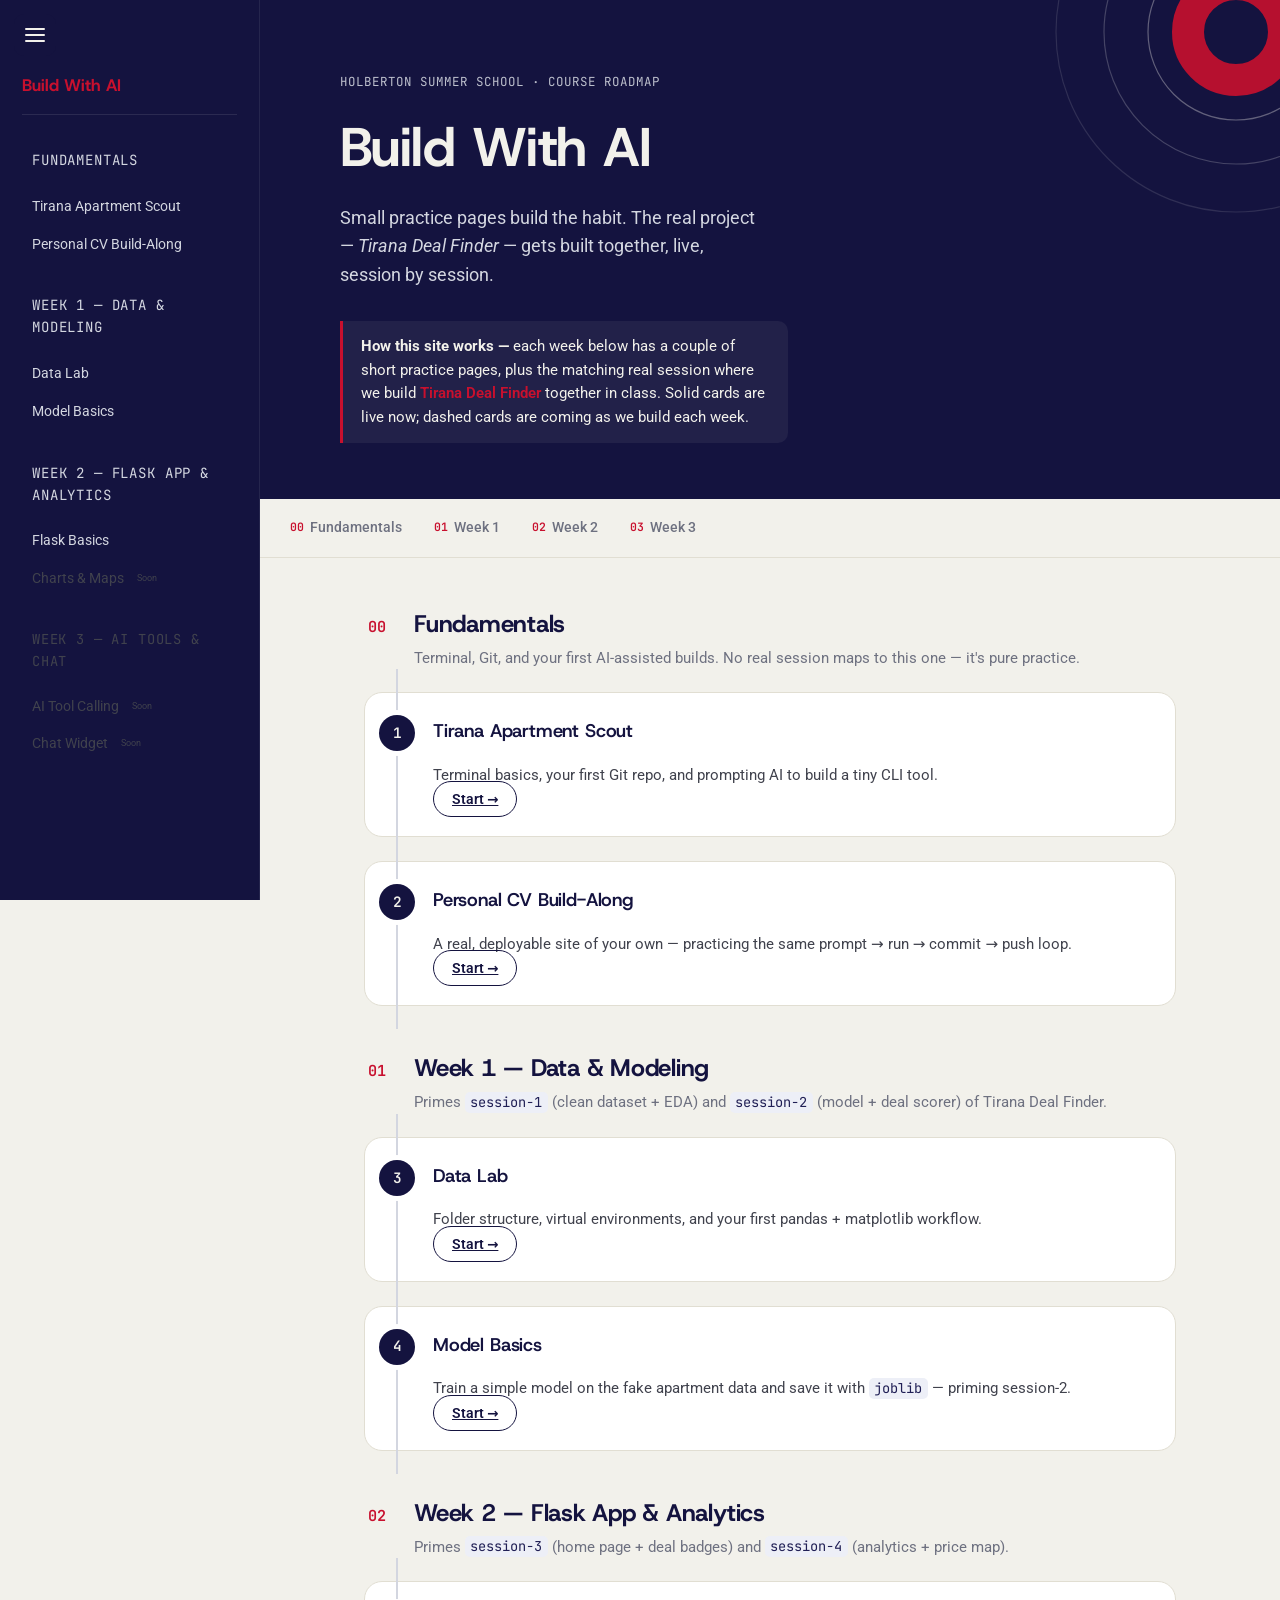
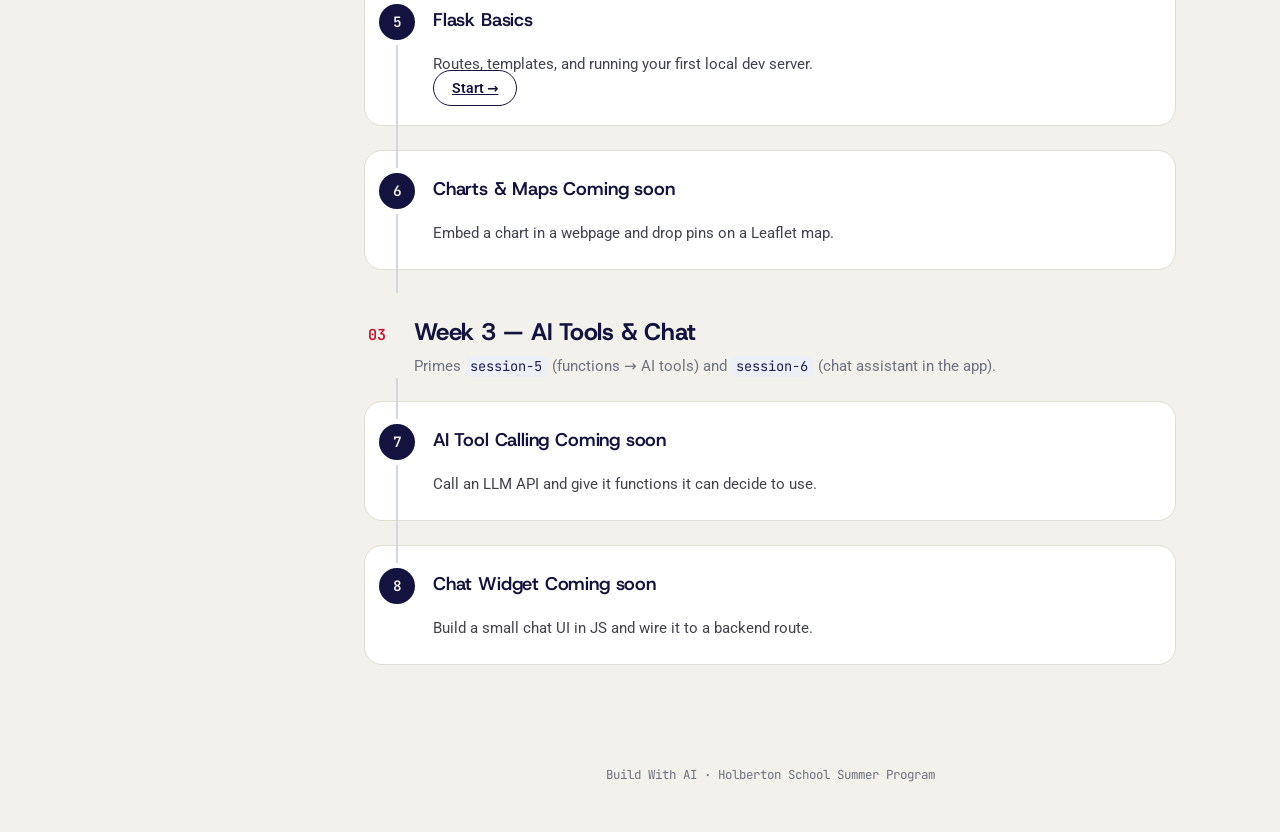
==== commit 0cdcff95: "add Flask App Fundamentals session, wire into sidebar and roadmap" ====
--- a/index.html
+++ b/index.html
@@ -13,7 +13,7 @@
 
 <link rel="stylesheet" href="assets/styles.css">
 </head>
-<body>
+<body data-page="index" data-depth="0">
 
 <header class="hero">
   <svg class="hero-rings" viewBox="0 0 600 600" aria-hidden="true">
@@ -127,16 +127,17 @@
       </div>
     </div>
 
-    <article class="task-card stretch-card" id="card-flask-basics">
+    <article class="task-card" id="card-flask-basics">
       <div class="task-head">
         <span class="step-dot">5</span>
-        <h3>Flask Basics <span class="optional-badge">Coming soon</span></h3>
+        <h3>Flask Basics</h3>
       </div>
       <div class="task-body single">
         <div class="task-goal">
           <p>Routes, templates, and running your first local dev server.</p>
         </div>
       </div>
+      <a class="reveal-btn" href="week-2/flask-basics.html">Start →</a>
     </article>
 
     <article class="task-card stretch-card" id="card-charts-maps">
@@ -193,6 +194,7 @@
   <p>Build With AI · Holberton School Summer Program</p>
 </footer>
 
+<script src="assets/sitemap.js" defer></script>
 <script src="assets/script.js" defer></script>
 </body>
 </html>
--- a/assets/styles.css
+++ b/assets/styles.css
@@ -4,6 +4,7 @@
    Signature: the page reads as a git commit timeline — a rail runs down
    the left edge connecting every step, because the content really is one.
    ========================================================================== */
+
 
 :root {
   /* --- Brand primaries --- */
@@ -512,3 +513,117 @@
   .reveal-panel:not([hidden]) { animation: none; }
   * { transition: none !important; }
 }
+
+/* ---------- Collapsable site sidebar ---------- */
+.site-sidebar {
+  position: fixed;
+  top: 0;
+  left: 0;
+  width: 260px;
+  height: 100vh;
+  overflow-y: auto;
+  background: var(--midnight);
+  color: var(--ice);
+  padding: 72px 22px 40px;
+  z-index: 50;
+  border-right: 1px solid rgba(242, 241, 235, 0.08);
+  transition: transform 0.25s ease;
+}
+.sidebar-brand {
+  display: block;
+  font-family: var(--font-display);
+  font-weight: 700;
+  font-size: 1.05rem;
+  color: var(--ice);
+  text-decoration: none;
+  margin-bottom: 28px;
+  padding-bottom: 16px;
+  border-bottom: 1px solid rgba(242, 241, 235, 0.1);
+}
+.sidebar-brand.is-active { color: var(--cherry); }
+.sidebar-section { margin-bottom: 26px; }
+.sidebar-section-title {
+  display: block;
+  font-family: var(--font-mono);
+  font-size: 0.68rem;
+  text-transform: uppercase;
+  letter-spacing: 0.06em;
+  color: var(--steel);
+  text-decoration: none;
+  margin-bottom: 10px;
+  transition: color 0.15s ease;
+}
+.sidebar-section-title:not(.is-disabled):hover { color: var(--ice); }
+.sidebar-section-title.is-disabled { color: var(--arsenic); }
+.sidebar-nav ul { list-style: none; margin: 0; padding: 0; }
+.sidebar-nav li { margin-bottom: 2px; }
+.sidebar-nav a {
+  display: block;
+  padding: 7px 10px;
+  border-radius: 8px;
+  font-size: 0.88rem;
+  color: var(--smoke);
+  text-decoration: none;
+  transition: background 0.15s ease, color 0.15s ease;
+}
+.sidebar-nav a:hover { background: rgba(242, 241, 235, 0.07); color: var(--ice); }
+.sidebar-nav a.is-active { background: var(--cherry); color: var(--ice); font-weight: 600; }
+.sidebar-nav .is-disabled {
+  display: flex;
+  align-items: center;
+  gap: 6px;
+  padding: 7px 10px;
+  font-size: 0.86rem;
+  color: var(--arsenic);
+}
+.sidebar-nav .is-disabled .optional-badge {
+  font-size: 0.56rem;
+  padding: 1px 7px;
+  color: var(--arsenic);
+  border-color: var(--arsenic);
+}
+
+.sidebar-toggle {
+  display: flex;
+  position: fixed;
+  top: 14px;
+  left: 14px;
+  z-index: 101;
+  width: 42px;
+  height: 42px;
+  border-radius: 10px;
+  background: var(--midnight);
+  border: none;
+  cursor: pointer;
+  flex-direction: column;
+  align-items: center;
+  justify-content: center;
+  gap: 4px;
+}
+.sidebar-toggle span {
+  display: block;
+  width: 20px;
+  height: 2px;
+  background: var(--ice);
+  border-radius: 2px;
+}
+.sidebar-overlay {
+  display: none;
+  position: fixed;
+  inset: 0;
+  background: rgba(20, 19, 63, 0.5);
+  z-index: 49;
+}
+
+@media (min-width: 901px) {
+  body { padding-left: 260px; transition: padding-left 0.25s ease; }
+  body.sidebar-collapsed { padding-left: 0; }
+  body.sidebar-collapsed .site-sidebar { transform: translateX(-100%); }
+}
+
+@media (max-width: 900px) {
+  body { padding-left: 0; }
+  .site-sidebar { transform: translateX(-100%); }
+  .site-sidebar.is-open { transform: translateX(0); }
+  .sidebar-overlay.is-open { display: block; }
+}
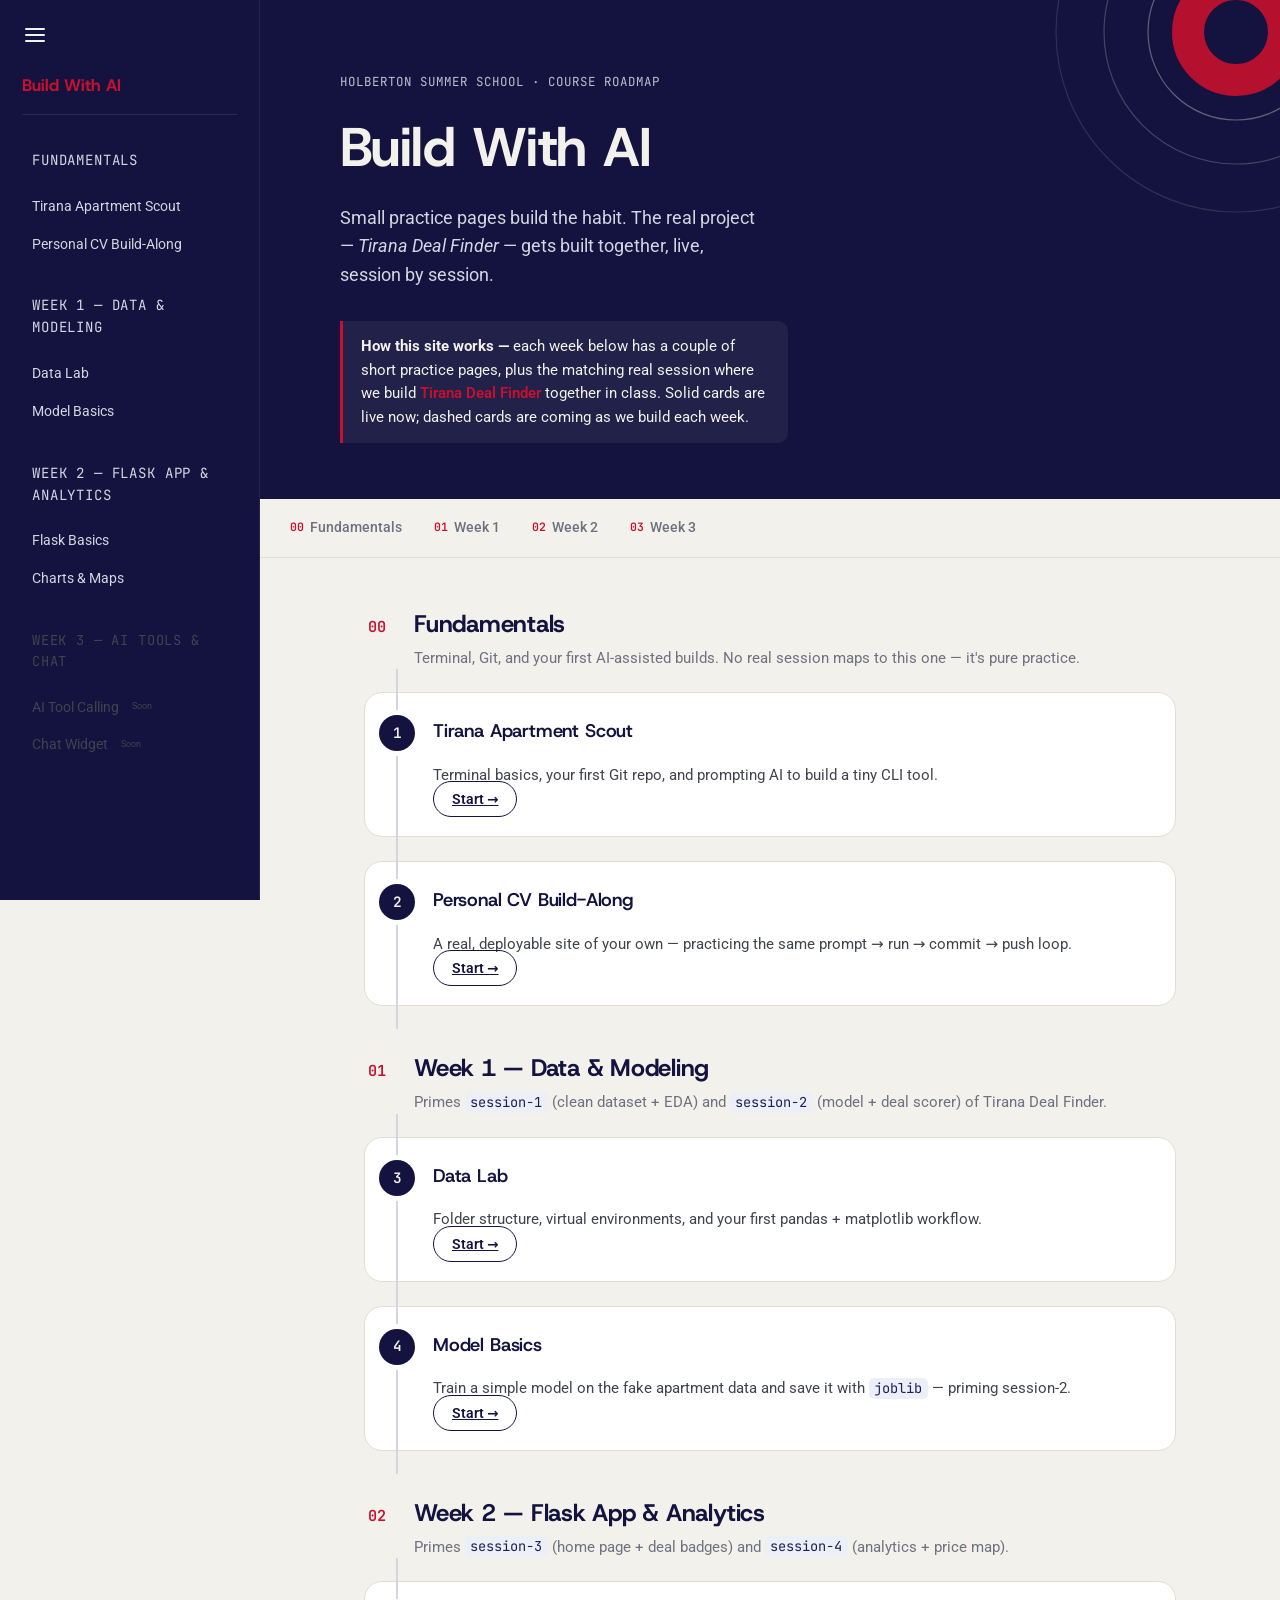
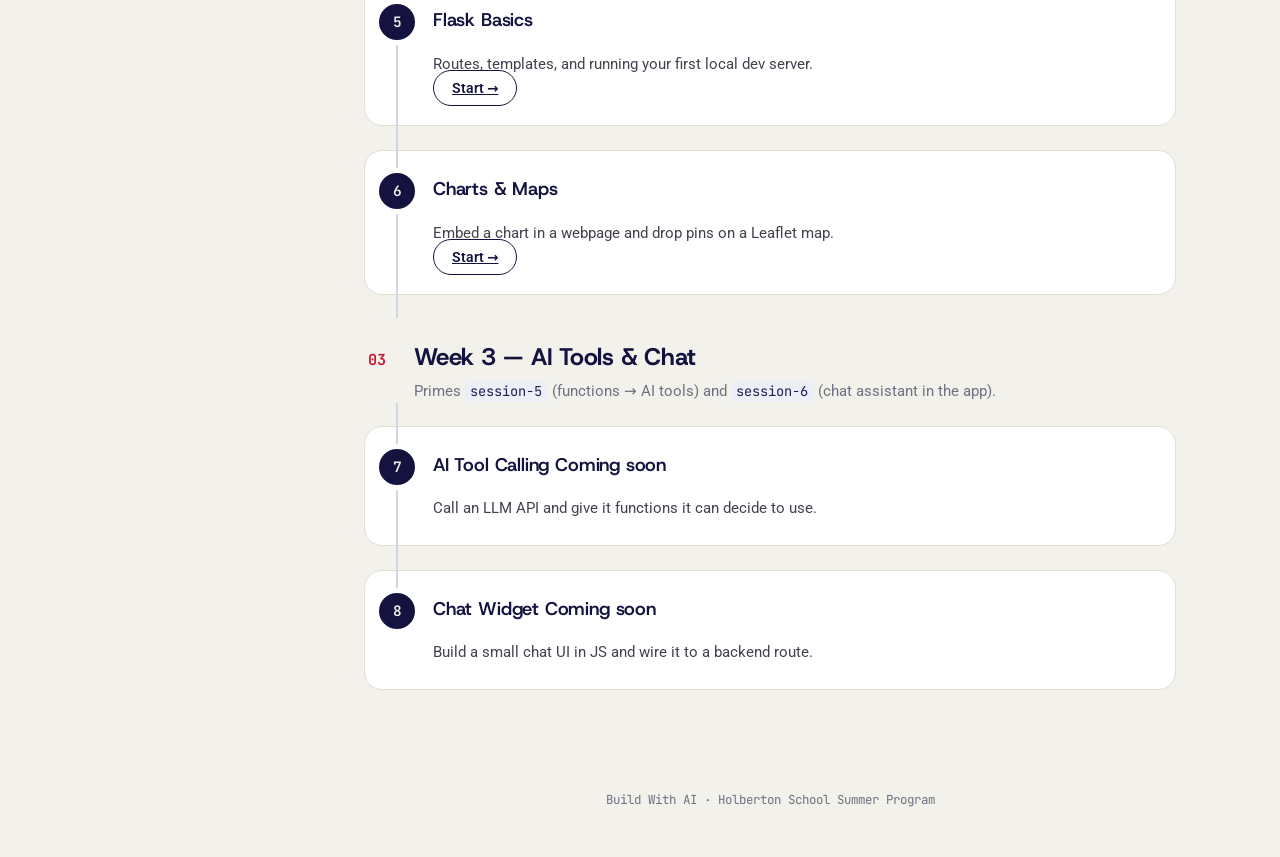
==== commit 1270b51a: "add Charts & Maps session, complete Week 2" ====
--- a/index.html
+++ b/index.html
@@ -140,16 +140,17 @@
       <a class="reveal-btn" href="week-2/flask-basics.html">Start →</a>
     </article>
 
-    <article class="task-card stretch-card" id="card-charts-maps">
+    <article class="task-card" id="card-charts-maps">
       <div class="task-head">
         <span class="step-dot">6</span>
-        <h3>Charts &amp; Maps <span class="optional-badge">Coming soon</span></h3>
+        <h3>Charts &amp; Maps</h3>
       </div>
       <div class="task-body single">
         <div class="task-goal">
           <p>Embed a chart in a webpage and drop pins on a Leaflet map.</p>
         </div>
       </div>
+      <a class="reveal-btn" href="week-2/charts-maps.html">Start →</a>
     </article>
   </section>
 
